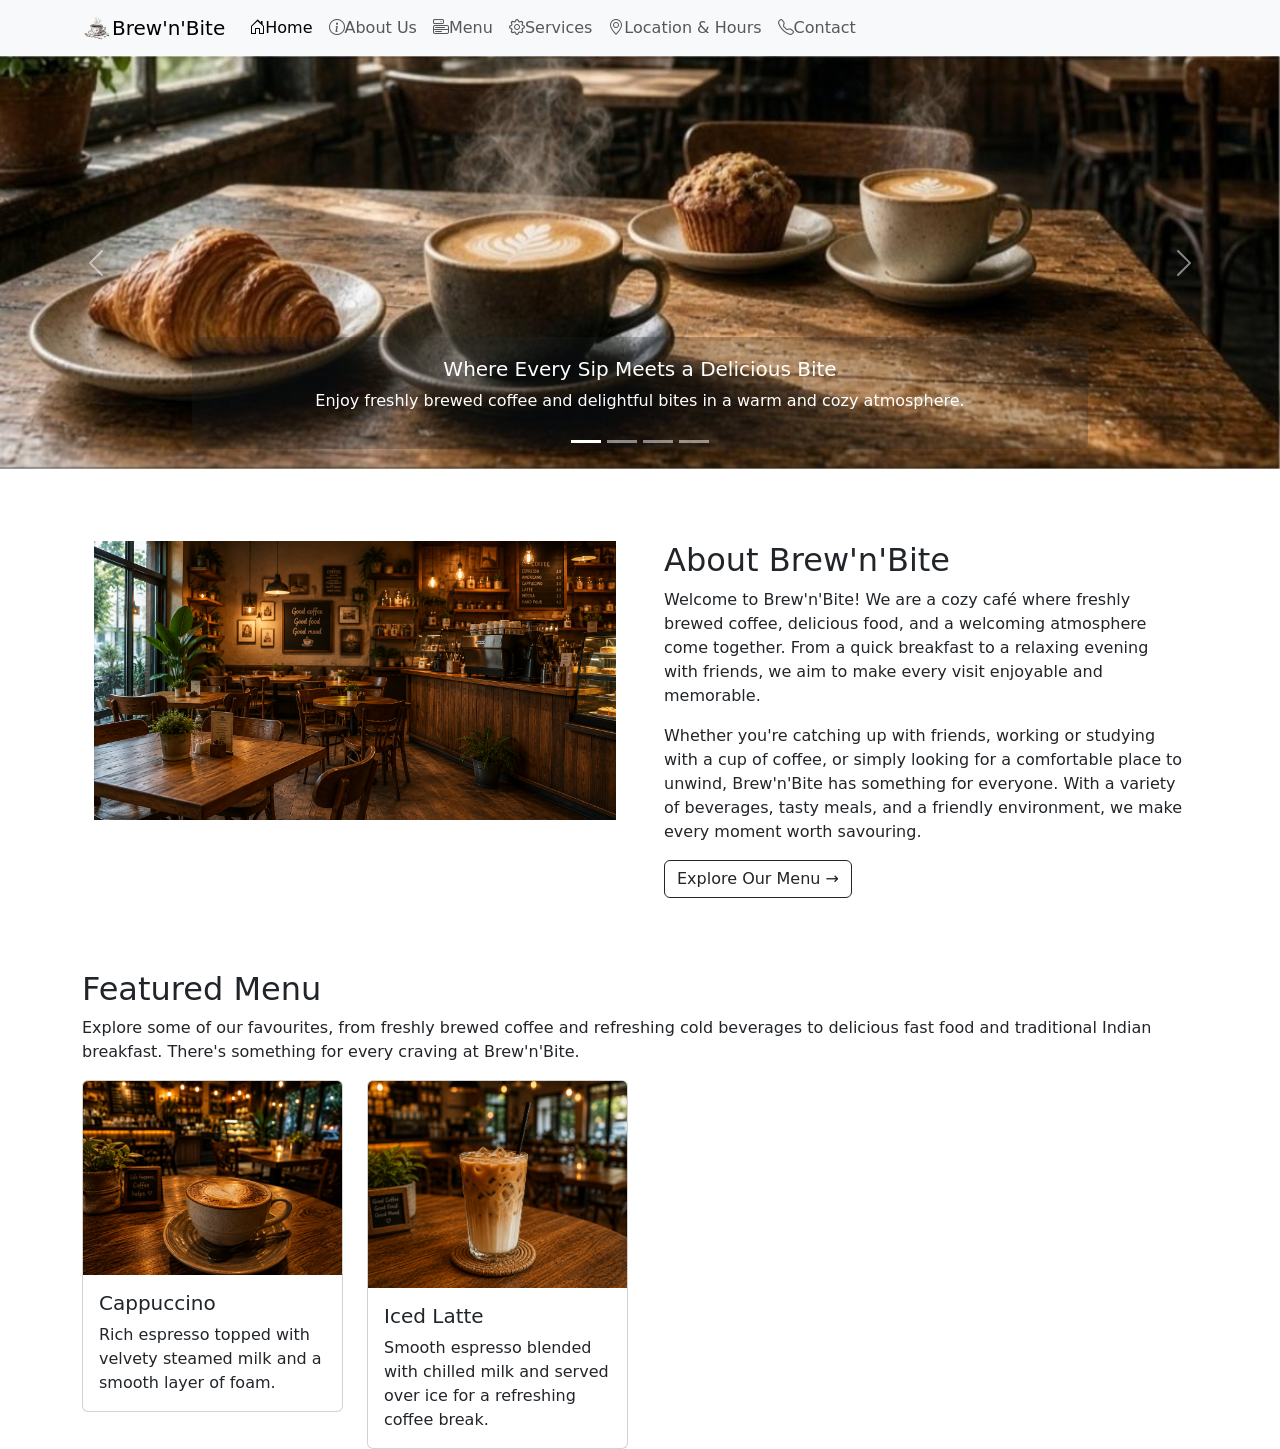
==== index.html @ 86b15332 "Bootstrap" ====
<!doctype html>
<html lang="en">

<head>
  <meta charset="utf-8">
  <meta name="viewport" content="width=device-width, initial-scale=1">
  <title>Bootstrap demo</title>
  <link href="https://cdn.jsdelivr.net/npm/bootstrap@5.3.8/dist/css/bootstrap.min.css" rel="stylesheet"
    integrity="sha384-sRIl4kxILFvY47J16cr9ZwB07vP4J8+LH7qKQnuqkuIAvNWLzeN8tE5YBujZqJLB" crossorigin="anonymous">
  <link rel="stylesheet" href="https://cdn.jsdelivr.net/npm/bootstrap-icons@1.13.1/font/bootstrap-icons.min.css">
</head>

<body>
  <!-- Header Start Here -->
  <header>
    <nav class="navbar navbar-expand-lg bg-body-tertiary">
      <div class="container">
        <a class="navbar-brand" href="index.html">
          <img src="images/cafe.png" alt="Logo" width="30" height="24"
            class="d-inline-block align-text-top">Brew'n'Bite</a>
        <button class="navbar-toggler" type="button" data-bs-toggle="collapse" data-bs-target="#navbarSupportedContent"
          aria-controls="navbarSupportedContent" aria-expanded="false" aria-label="Toggle navigation">
          <span class="navbar-toggler-icon"></span>
        </button>
        <div class="collapse navbar-collapse" id="navbarSupportedContent">
          <ul class="navbar-nav me-auto mb-2 mb-lg-0">
            <li class="nav-item">
              <a class="nav-link active" aria-current="page" href="index.html"><i class="bi bi-house-door"></i>Home</a>
            </li>
            <li class="nav-item">
              <a class="nav-link" href="about.html"><i class="bi bi-info-circle"></i>About Us</a>
            </li>
            <li class="nav-item">
              <a class="nav-link" href="menu.html"><i class="bi bi-menu-button"></i>Menu</a>
            </li>
            <li class="nav-item">
              <a class="nav-link" href="services.html"><i class="bi bi-gear"></i>Services</a>
            </li>
            <li class="nav-item">
              <a class="nav-link" href="location_hours.html"><i class="bi bi-geo-alt"></i>Location & Hours</a>
            </li>
            <li class="nav-item">
              <a class="nav-link" href="contact.html"><i class="bi bi-telephone"></i>Contact</a>
            </li>
          </ul>
        </div>
      </div>
    </nav>
  </header>
  <!-- Header End Here -->
  <main>
    <!-- Carousel section starts here -->
    <section>
      <!-- carousel-fade and data-bs-ride="carousel" -->
      <div id="carouselExampleIndicators" class="carousel slide carousel-fade" data-bs-ride="carousel">
        <div class="carousel-indicators">
          <button type="button" data-bs-target="#carouselExampleIndicators" data-bs-slide-to="0" class="active"
            aria-current="true" aria-label="Slide 1"></button>
          <button type="button" data-bs-target="#carouselExampleIndicators" data-bs-slide-to="1"
            aria-label="Slide 2"></button>
          <button type="button" data-bs-target="#carouselExampleIndicators" data-bs-slide-to="2"
            aria-label="Slide 3"></button>
          <button type="button" data-bs-target="#carouselExampleIndicators" data-bs-slide-to="3"
            aria-label="Slide 4"></button>
        </div>
        <div class="carousel-inner">
          <div class="carousel-item active" data-bs-interval="3000">
            <img src="images/Cafe 1.jpeg" class="d-block w-100" alt="Coffee and pastries served on a wooden cafe table">
            <div class="carousel-caption bg-dark bg-opacity-25 text-white d-block rounded-3">
              <h5>Where Every Sip Meets a Delicious Bite</h5>
              <p class="d-none d-sm-block">Enjoy freshly brewed coffee and delightful bites in a warm and cozy
                atmosphere.</p>
            </div>
          </div>
          <div class="carousel-item" data-bs-interval="3000">
            <img src="images/Breakfast.png" class="d-block w-100"
              alt="Masala Dosa, Idli Chutney,Poha and Hot Tea served on wooden cafe table">
            <div class="carousel-caption bg-dark bg-opacity-25 text-white d-block rounded-3">
              <h5>Start Your Day the Desi Way</h5>
              <p class="d-none d-sm-block">Enjoy delicious Indian breakfast favourites prepared fresh to give your
                morning a flavorful start.</p>
            </div>
          </div>
          <div class="carousel-item" data-bs-interval="3000">
            <img src="images/pasta.jpeg" class="d-block w-100" alt="Hot Spicy Pasta served on wooden cafe table">
            <div class="carousel-caption bg-dark bg-opacity-25 text-white d-block rounded-3">
              <h5>Fresh Food, Made for Every Craving</h5>
              <p class="d-none d-sm-block">From comforting meals to quick bites, discover delicious food made to satisfy
                every appetite.</p>
            </div>
          </div>
          <div class="carousel-item" data-bs-interval="3000">
            <img src="images/Cafe Interior.png" class="d-block w-100" alt="Warm and Cozy Cafe Interior">
            <div class="carousel-caption bg-dark bg-opacity-25 text-white d-block rounded-3">
              <h5>Your Space to Relax, Work & Connect</h5>
              <p class="d-none d-sm-block">A cozy, Wi-Fi-friendly space where you can study, work, meet friends, or
                simply enjoy your coffee.</p>
            </div>
          </div>
        </div>
        <button class="carousel-control-prev" type="button" data-bs-target="#carouselExampleIndicators"
          data-bs-slide="prev">
          <span class="carousel-control-prev-icon" aria-hidden="true"></span>
          <span class="visually-hidden">Previous</span>
        </button>
        <button class="carousel-control-next" type="button" data-bs-target="#carouselExampleIndicators"
          data-bs-slide="next">
          <span class="carousel-control-next-icon" aria-hidden="true"></span>
          <span class="visually-hidden">Next</span>
        </button>
      </div>
    </section>
    <!-- Carousel section ends here -->
    <!--About section starts here -->
    <section class="mt-5">
      <div class="container">
        <div class="row">
          <div class="col-md-6 p-4">
            <img src="images/Cafe Interior 2.png" alt="A warm and aesthetic Cafe" class="img-fluid">
          </div>
          <div class="col-md-6 p-4">
            <h2>About Brew'n'Bite</h2>
            <p>Welcome to Brew'n'Bite! We are a cozy café where freshly brewed coffee, delicious food, and a welcoming
              atmosphere come together. From a quick breakfast to a relaxing evening with friends, we aim to make every
              visit enjoyable and memorable.</p>
            <p>Whether you're catching up with friends, working or studying with a cup of coffee, or simply looking for
              a comfortable place to unwind, Brew'n'Bite has something for everyone. With a variety of beverages, tasty
              meals, and a friendly environment, we make every moment worth savouring.</p>
            <a href="menu.html">
              <button class="btn btn-outline-dark">Explore Our Menu →</button>
            </a>
          </div>
        </div>
      </div>
    </section>
    <!--About section ends here -->
    <!-- Card and Menu Section starts here -->
    <section class="mt-5">
      <div class="container">
        <h2>Featured Menu</h2>
        <p>Explore some of our favourites, from freshly brewed coffee and refreshing cold beverages to delicious fast
          food and traditional Indian breakfast. There's something for every craving at Brew'n'Bite.</p>
        <div class="row">
          <div class="col-md-3">
            <div class="card"> <!-- bg-dark text-white -->
              <img src="/images/Cappucino.png" class="card-img-top" alt="A hot Cappuccino served right on the wooden table. ">
              <div class="card-body">
                <h5 class="card-title">Cappuccino</h5>
                <p class="card-text">Rich espresso topped with velvety steamed milk and a smooth layer of foam.</p>
                <!-- <button type="button" class="btn btn-primary" data-bs-toggle="modal" data-bs-target="#hockey">
                  Read More..
                </button> -->

              </div>
            </div>
          </div>

          <div class="col-md-3">
            <div class="card">
              <img src="/images/Iced Latte.png" class="card-img-top" alt="Iced Latte served to make you feel refreshed.">
              <div class="card-body">
                <h5 class="card-title">Iced Latte</h5>
                <p class="card-text">Smooth espresso blended with chilled milk and served over ice for a refreshing coffee break.</p>
                <!-- <button type="button" class="btn btn-primary" data-bs-toggle="modal" data-bs-target="#rahul">
                  Read More..
                </button> -->


              </div>
            </div>
          </div>

          <!-- <div class="col-md-3">
            <div class="card">
              <img src="/images/Hockey.webp" class="card-img-top" alt="...">
              <div class="card-body">
                <h5 class="card-title">Hockey</h5>
                <p class="card-text">Some quick example text to build on the card title and make up the bulk of the
                  card’s content.</p>

              </div>
            </div>
          </div> -->

          <!-- <div class="col-md-3">
            <div class="card">
              <img src="/images/Hockey.webp" class="card-img-top" alt="...">
              <div class="card-body">
                <h5 class="card-title">Hockey</h5>
                <p class="card-text">Some quick example text to build on the card title and make up the bulk of the
                  card’s content.</p>

              </div>
            </div>
          </div> -->
        </div>
      </div>
    </section>


    <!-- modal hockey start -->
    <!-- Modal -->
    <div class="modal fade" id="hockey" tabindex="-1" aria-labelledby="exampleModalLabel" aria-hidden="true">
      <div class="modal-dialog modal-xl">
        <div class="modal-content">
          <div class="modal-header">
            <h1 class="modal-title fs-5" id="exampleModalLabel">Hokey</h1>
            <button type="button" class="btn-close" data-bs-dismiss="modal" aria-label="Close"></button>
          </div>
          <div class="modal-body">
            <!-- slider section starts here -->
            <section>
              <div id="carouselExampleIndicators" class="carousel slide carousel-fade" data-bs-ride="carousel">
                <div class="carousel-indicators">
                  <button type="button" data-bs-target="#carouselExampleIndicators" data-bs-slide-to="0" class="active"
                    aria-current="true" aria-label="Slide 1"></button>
                  <button type="button" data-bs-target="#carouselExampleIndicators" data-bs-slide-to="1"
                    aria-label="Slide 2"></button>
                  <button type="button" data-bs-target="#carouselExampleIndicators" data-bs-slide-to="2"
                    aria-label="Slide 3"></button>
                  <button type="button" data-bs-target="#carouselExampleIndicators" data-bs-slide-to="3"
                    aria-label="Slide 4"></button>
                </div>
                <div class="carousel-inner">
                  <div class="carousel-item active" data-bs-interval="3000">
                    <img src="images/cafe 1.jpg" class="d-block w-100" alt="...">
                  </div>
                  <div class="carousel-item" data-bs-interval="3000">
                    <img src="images/Untitled - 08 August 2026 at 23.52.05.jpeg" class="d-block w-100" alt="...">
                  </div>
                  <div class="carousel-item" data-bs-interval="3000">
                    <img src="images/cafe 2.png" class="d-block w-100" alt="...">
                  </div>
                  <div class="carousel-item " data-bs-interval="3000">
                    <img src="images/cafe 3.jpeg" class="d-block w-100" alt="...">
                  </div>
                </div>
                <button class="carousel-control-prev" type="button" data-bs-target="#carouselExampleIndicators"
                  data-bs-slide="prev">
                  <span class="carousel-control-prev-icon" aria-hidden="true"></span>
                  <span class="visually-hidden">Previous</span>
                </button>
                <button class="carousel-control-next" type="button" data-bs-target="#carouselExampleIndicators"
                  data-bs-slide="next">
                  <span class="carousel-control-next-icon" aria-hidden="true"></span>
                  <span class="visually-hidden">Next</span>
                </button>
              </div>
            </section>
            <div class="container">
              <div class="row">
                <div class="col-md-6">
                  <img src="images/cafe 1.jpg" class="img-fluid" />
                </div>
                <div class="col-md-6">
                  <h2>Hockey</h2>
                  <p>Lorem ipsum dolor sit amet consectetur adipisicing elit. Molestiae incidunt doloribus consequuntur
                    itaque amet, excepturi laudantium magnam, aspernatur, quam sit optio illo officia? Repellat iste
                    eveniet neque praesentium non maxime?</p>
                  <p>Lorem ipsum dolor sit amet consectetur adipisicing elit. Molestiae incidunt doloribus consequuntur
                    itaque amet, excepturi laudantium magnam, aspernatur, quam sit optio illo officia? Repellat iste
                    eveniet neque praesentium non maxime?</p>
                </div>
              </div>
            </div>
          </div>
          <div class="modal-footer">
            <button type="button" class="btn btn-secondary" data-bs-dismiss="modal">Close</button>
            <button type="button" class="btn btn-primary">Save changes</button>
          </div>
        </div>
      </div>
    </div>

    <!-- Rahul modal start -->
    <div class="modal fade" id="rahul" tabindex="-1" aria-labelledby="exampleModalLabel" aria-hidden="true">
      <div class="modal-dialog modal-xl">
        <div class="modal-content">
          <div class="modal-header">
            <h1 class="modal-title fs-5" id="exampleModalLabel">Rahul</h1>
            <button type="button" class="btn-close" data-bs-dismiss="modal" aria-label="Close"></button>
          </div>
          <div class="modal-body">
            <div class="container">
              <div class="row">
                <div class="col-md-6">
                  <img src="images/309-1200x500.jpg" class="img-fluid" />
                </div>
                <div class="col-md-6">
                  <h2>Rahul</h2>
                  <p>Lorem ipsum dolor sit amet consectetur adipisicing elit. Molestiae incidunt doloribus consequuntur
                    itaque amet, excepturi laudantium magnam, aspernatur, quam sit optio illo officia? Repellat iste
                    eveniet neque praesentium non maxime?</p>
                  <p>Lorem ipsum dolor sit amet consectetur adipisicing elit. Molestiae incidunt doloribus consequuntur
                    itaque amet, excepturi laudantium magnam, aspernatur, quam sit optio illo officia? Repellat iste
                    eveniet neque praesentium non maxime?</p>
                </div>
              </div>
            </div>
          </div>
          <div class="modal-footer">
            <button type="button" class="btn btn-secondary" data-bs-dismiss="modal">Close</button>
            <button type="button" class="btn btn-primary">Save changes</button>
          </div>
        </div>
      </div>
    </div>

  </main>

  <script src="https://cdn.jsdelivr.net/npm/bootstrap@5.3.8/dist/js/bootstrap.bundle.min.js"
    integrity="sha384-FKyoEForCGlyvwx9Hj09JcYn3nv7wiPVlz7YYwJrWVcXK/BmnVDxM+D2scQbITxI"
    crossorigin="anonymous"></script>
</body>

</html>
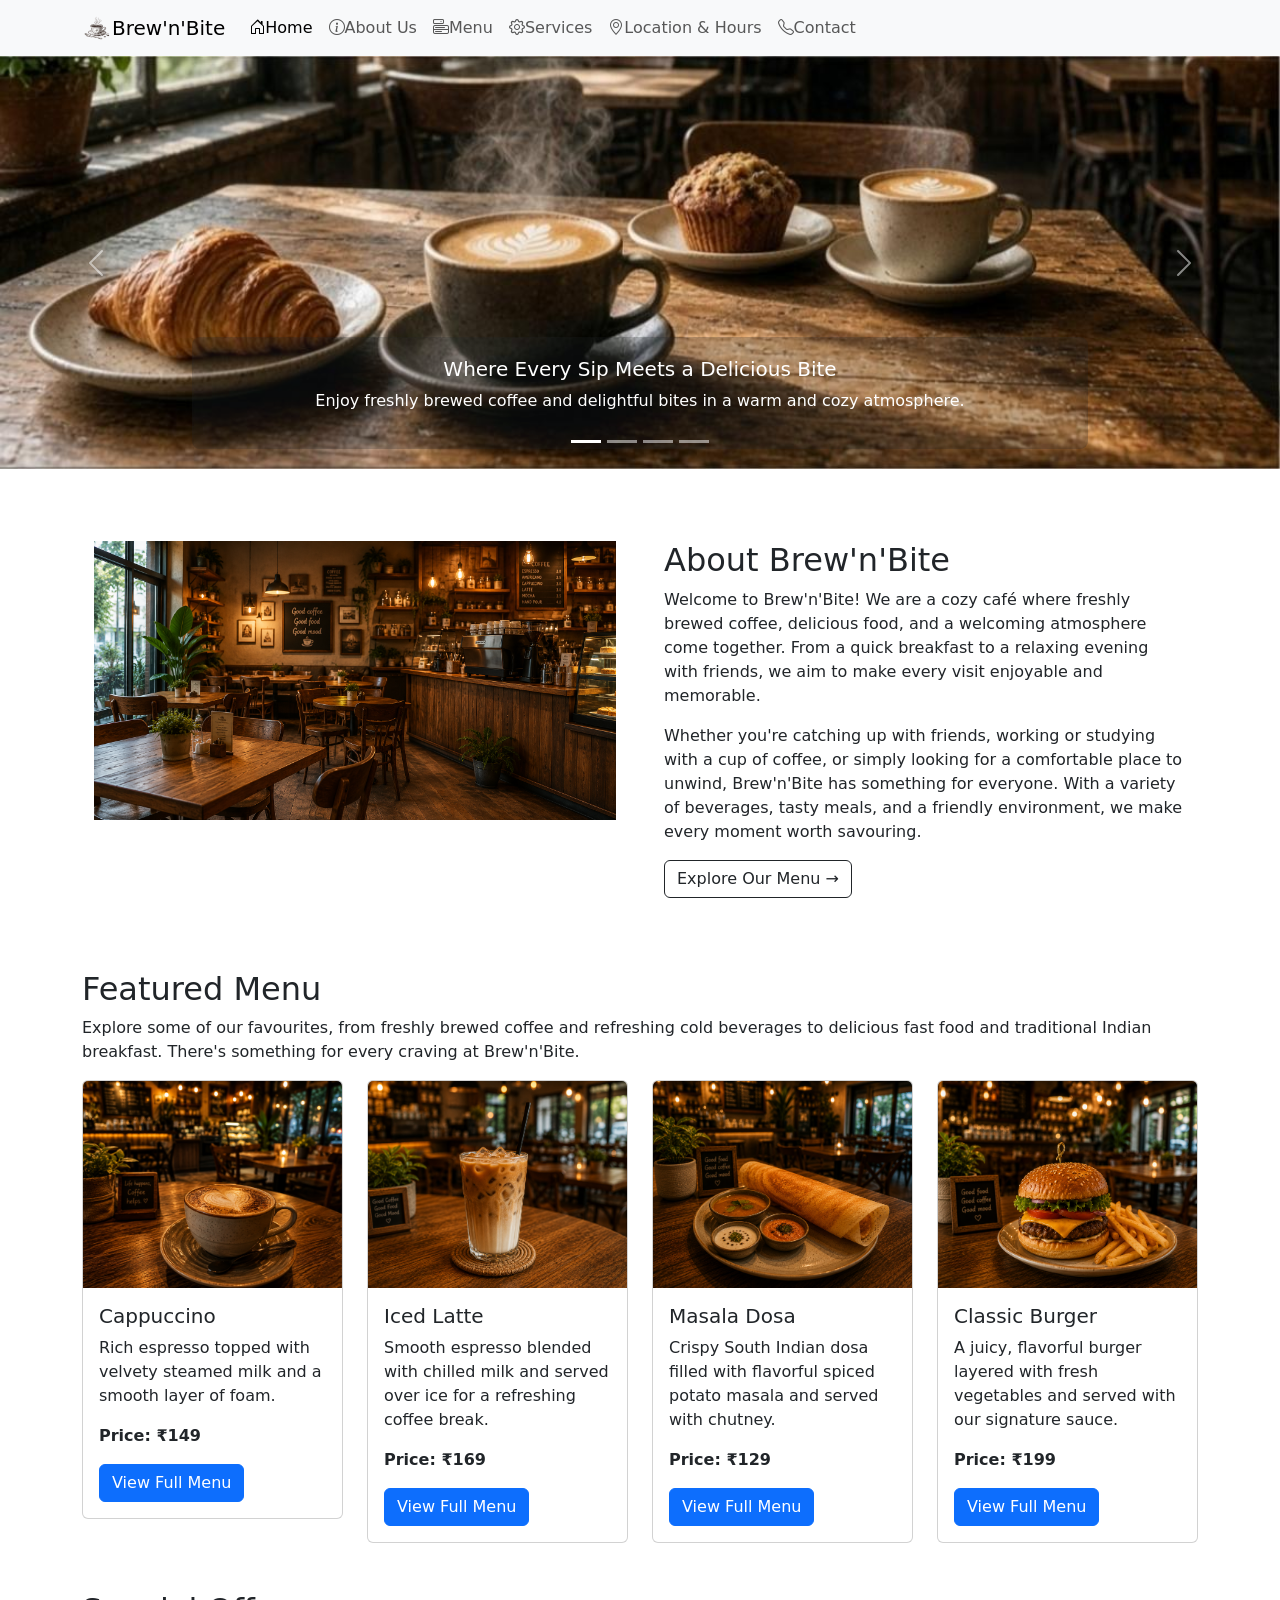
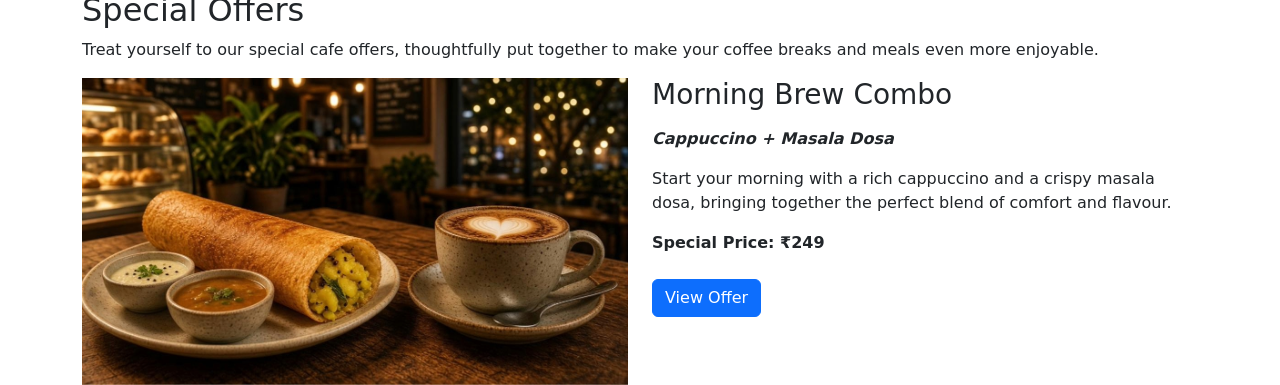
==== commit 3ec31b13: "Bootstrap" ====
--- a/index.html
+++ b/index.html
@@ -140,59 +140,93 @@
         <h2>Featured Menu</h2>
         <p>Explore some of our favourites, from freshly brewed coffee and refreshing cold beverages to delicious fast
           food and traditional Indian breakfast. There's something for every craving at Brew'n'Bite.</p>
-        <div class="row">
-          <div class="col-md-3">
+        <div class="row gy-2">
+          <div class="col-12 col-md-6 col-lg-3">
             <div class="card"> <!-- bg-dark text-white -->
-              <img src="/images/Cappucino.png" class="card-img-top" alt="A hot Cappuccino served right on the wooden table. ">
+              <img src="/images/Cappuccino.png" class="card-img-top"
+                alt="A hot cappuccino served on a wooden table in a cozy cafe">
               <div class="card-body">
                 <h5 class="card-title">Cappuccino</h5>
                 <p class="card-text">Rich espresso topped with velvety steamed milk and a smooth layer of foam.</p>
-                <!-- <button type="button" class="btn btn-primary" data-bs-toggle="modal" data-bs-target="#hockey">
-                  Read More..
-                </button> -->
-
-              </div>
-            </div>
-          </div>
-
-          <div class="col-md-3">
+                <p class="card-text"><strong>Price: ₹149</strong></p>
+                <a class="btn btn-primary" href="menu.html">View Full Menu</a>
+
+              </div>
+            </div>
+          </div>
+
+          <div class="col-12 col-md-6 col-lg-3">
             <div class="card">
-              <img src="/images/Iced Latte.png" class="card-img-top" alt="Iced Latte served to make you feel refreshed.">
+              <img src="/images/Iced Latte.png" class="card-img-top"
+                alt="A chilled iced latte served in a glass at a cozy cafe">
               <div class="card-body">
                 <h5 class="card-title">Iced Latte</h5>
-                <p class="card-text">Smooth espresso blended with chilled milk and served over ice for a refreshing coffee break.</p>
-                <!-- <button type="button" class="btn btn-primary" data-bs-toggle="modal" data-bs-target="#rahul">
-                  Read More..
-                </button> -->
-
-
-              </div>
-            </div>
-          </div>
-
-          <!-- <div class="col-md-3">
+                <p class="card-text">Smooth espresso blended with chilled milk and served over ice for a refreshing
+                  coffee break.</p>
+                <p class="card-text"><strong>Price: ₹169</strong></p>
+                <a class="btn btn-primary" href="menu.html">View Full Menu</a>
+              </div>
+            </div>
+          </div>
+
+          <div class="col-12 col-md-6 col-lg-3">
             <div class="card">
-              <img src="/images/Hockey.webp" class="card-img-top" alt="...">
+              <img src="/images/Masala Dosa.png" class="card-img-top"
+                alt="A crispy masala dosa served with potato filling and chutney">
               <div class="card-body">
-                <h5 class="card-title">Hockey</h5>
-                <p class="card-text">Some quick example text to build on the card title and make up the bulk of the
-                  card’s content.</p>
-
-              </div>
-            </div>
-          </div> -->
-
-          <!-- <div class="col-md-3">
+                <h5 class="card-title">Masala Dosa</h5>
+                <p class="card-text">Crispy South Indian dosa filled with flavorful spiced potato masala and served with
+                  chutney.</p>
+                <p class="card-text"><strong>Price: ₹129</strong></p>
+                <a class="btn btn-primary" href="menu.html">View Full Menu</a>
+              </div>
+            </div>
+          </div>
+
+          <div class="col-12 col-md-6 col-lg-3">
             <div class="card">
-              <img src="/images/Hockey.webp" class="card-img-top" alt="...">
+              <img src="/images/Classic Burger.png" class="card-img-top"
+                alt="A classic burger with fresh vegetables and flavorful sauce">
               <div class="card-body">
-                <h5 class="card-title">Hockey</h5>
-                <p class="card-text">Some quick example text to build on the card title and make up the bulk of the
-                  card’s content.</p>
-
-              </div>
-            </div>
-          </div> -->
+                <h5 class="card-title">Classic Burger</h5>
+                <p class="card-text">A juicy, flavorful burger layered with fresh vegetables and served with our
+                  signature sauce.</p>
+                <p class="card-text"><strong>Price: ₹199</strong></p>
+                <a class="btn btn-primary" href="menu.html">View Full Menu</a>
+              </div>
+            </div>
+          </div>
+        </div>
+      </div>
+    </section>
+    <!-- Card and Menu Section Ends Here -->
+
+    <!-- Special Offers Start Here -->
+    <section class="mt-5">
+      <div class="container">
+        <h2>Special Offers</h2>
+        <p>Treat yourself to our special cafe offers, thoughtfully put together to make your coffee breaks and meals
+          even more enjoyable.</p>
+        <div class="row">
+          <div class="col-12 col-md-6">
+            <img src="images/MasalaDosa+Cappuccino 1.jpg"
+              alt="Cappuccino and masala dosa served together as a breakfast combo" class="img-fluid" />
+          </div>
+          <div class="col-12 col-md-6">
+            <h3 class="pb-2">Morning Brew Combo</h3>
+            
+            <strong class="pb-3"><em>Cappuccino + Masala Dosa</em></strong>
+
+            <p class="pt-3">
+              Start your morning with a rich cappuccino and a crispy masala dosa, bringing together the perfect blend of comfort and flavour.
+            </p>
+
+            <strong class="py-3">Special Price: ₹249</strong>
+
+            <div class="py-2">
+              <a href="menu.html" class="btn btn-primary mt-3">View Offer</a>
+            </div>
+          </div>
         </div>
       </div>
     </section>
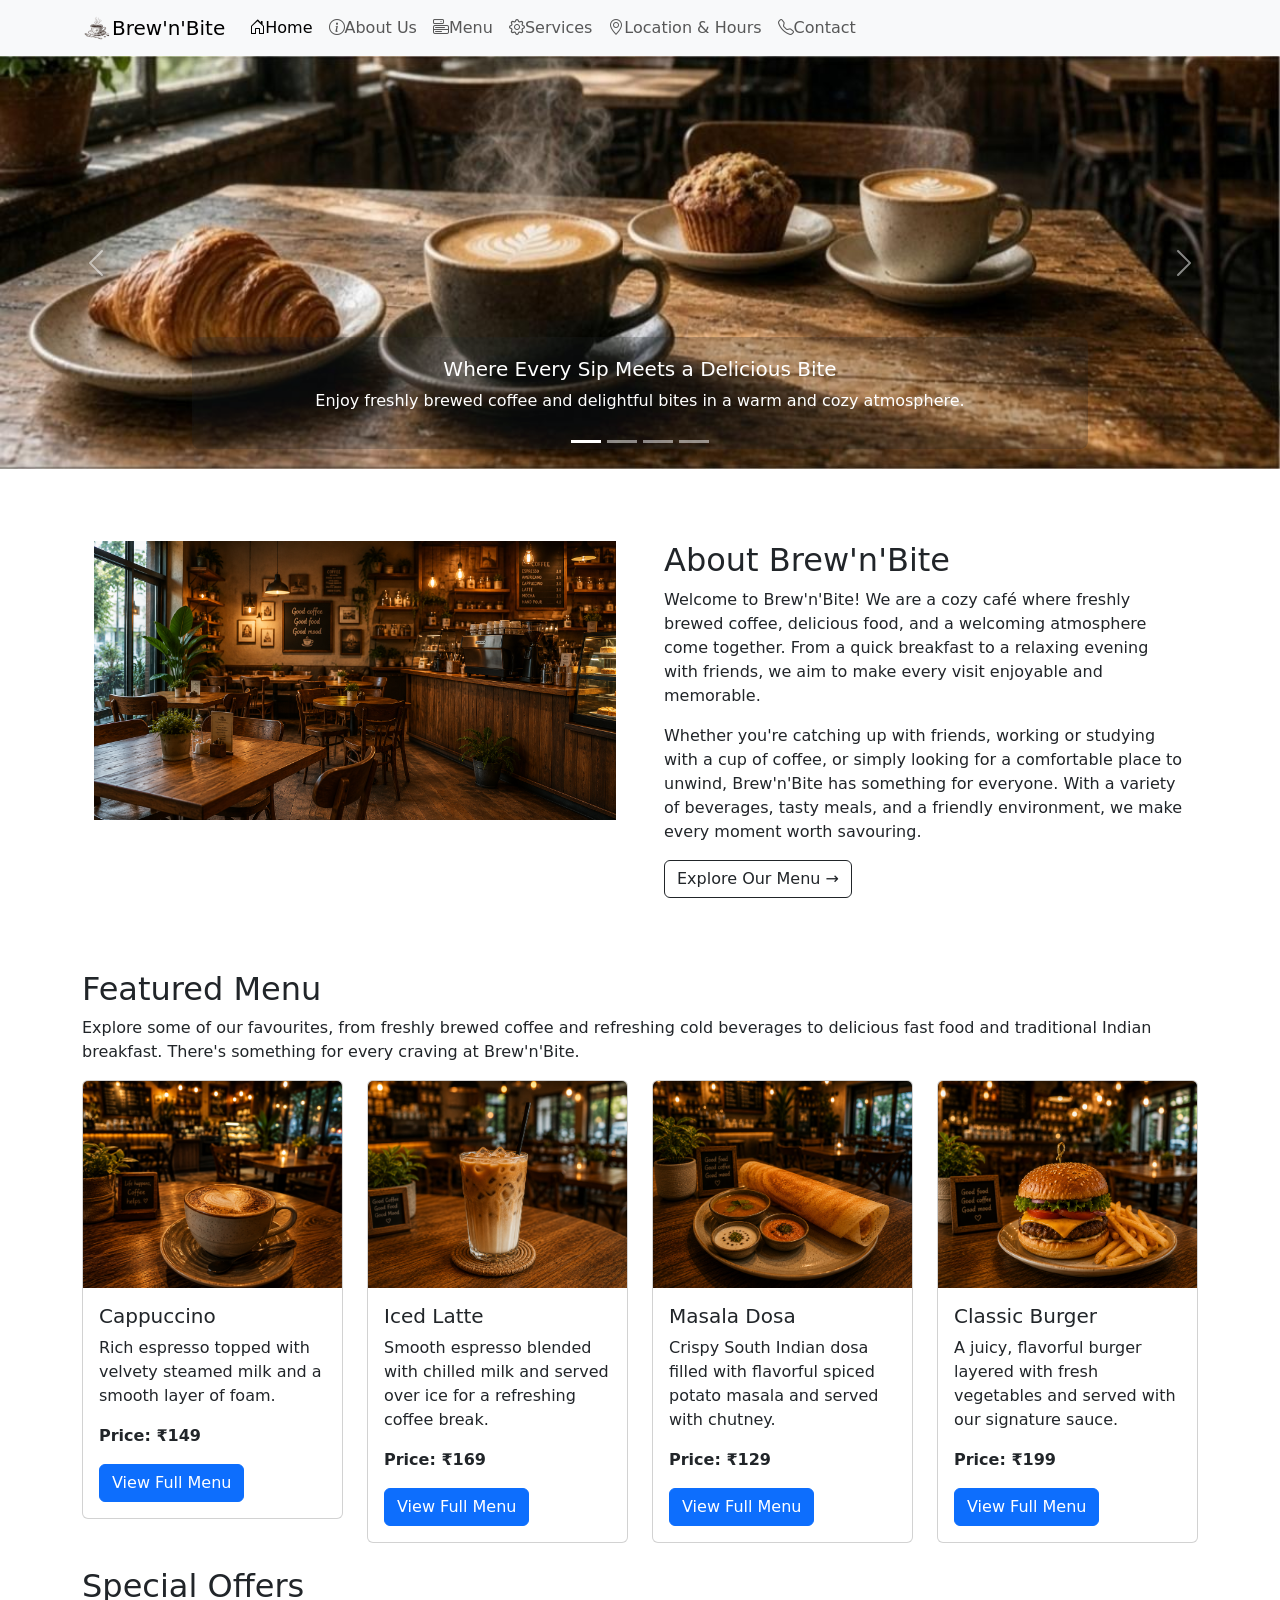
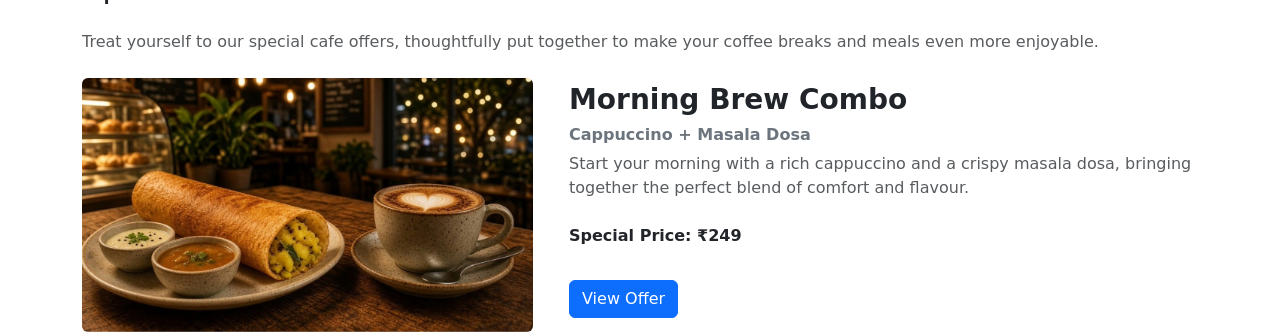
==== commit 8106c821: "Update index.html" ====
--- a/index.html
+++ b/index.html
@@ -202,28 +202,28 @@
     <!-- Card and Menu Section Ends Here -->
 
     <!-- Special Offers Start Here -->
-    <section class="mt-5">
+    <section class="mt-4">
       <div class="container">
-        <h2>Special Offers</h2>
-        <p>Treat yourself to our special cafe offers, thoughtfully put together to make your coffee breaks and meals
+        <h2 class="mb-3 pb-2">Special Offers</h2>
+        <p class="text-muted mb-4">Treat yourself to our special cafe offers, thoughtfully put together to make your coffee breaks and meals
           even more enjoyable.</p>
-        <div class="row">
-          <div class="col-12 col-md-6">
+        <div class="row align-items-center">
+          <div class="col-12 col-md-5 mb-4 mb-md-0">
             <img src="images/MasalaDosa+Cappuccino 1.jpg"
-              alt="Cappuccino and masala dosa served together as a breakfast combo" class="img-fluid" />
-          </div>
-          <div class="col-12 col-md-6">
-            <h3 class="pb-2">Morning Brew Combo</h3>
+              alt="Cappuccino and masala dosa served together as a breakfast combo" class="img-fluid rounded" />
+          </div>
+          <div class="col-12 col-md-7 ps-md-4">
+            <h3 class="fw-bold">Morning Brew Combo</h3>
             
-            <strong class="pb-3"><em>Cappuccino + Masala Dosa</em></strong>
-
-            <p class="pt-3">
+            <!-- <strong class="pb-3"><em>Cappuccino + Masala Dosa</em></strong> -->
+             <h4 class="h6 text-secondary fw-semibold">Cappuccino + Masala Dosa</h4>
+
+            <p class="text-muted">
               Start your morning with a rich cappuccino and a crispy masala dosa, bringing together the perfect blend of comfort and flavour.
             </p>
 
-            <strong class="py-3">Special Price: ₹249</strong>
-
             <div class="py-2">
+            <p class="fw-bold me-3">Special Price: ₹249</p>
               <a href="menu.html" class="btn btn-primary mt-3">View Offer</a>
             </div>
           </div>
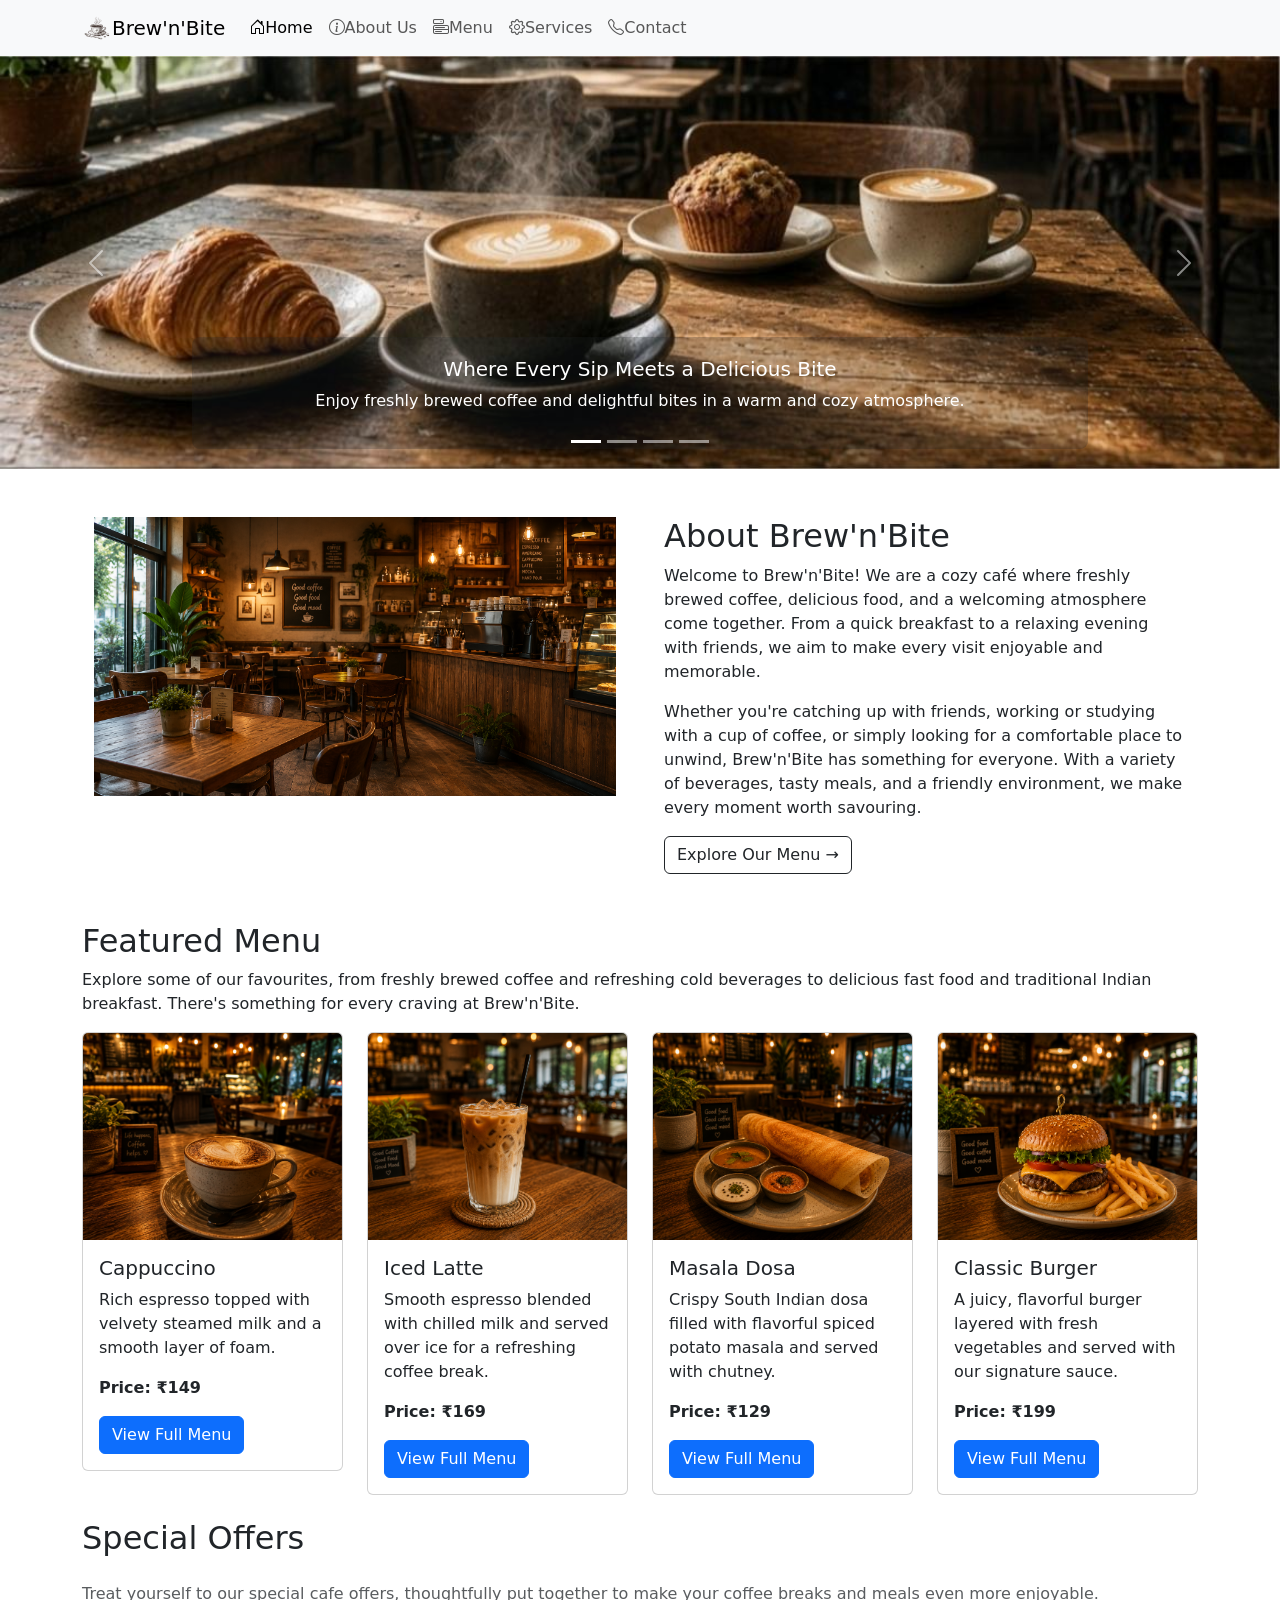
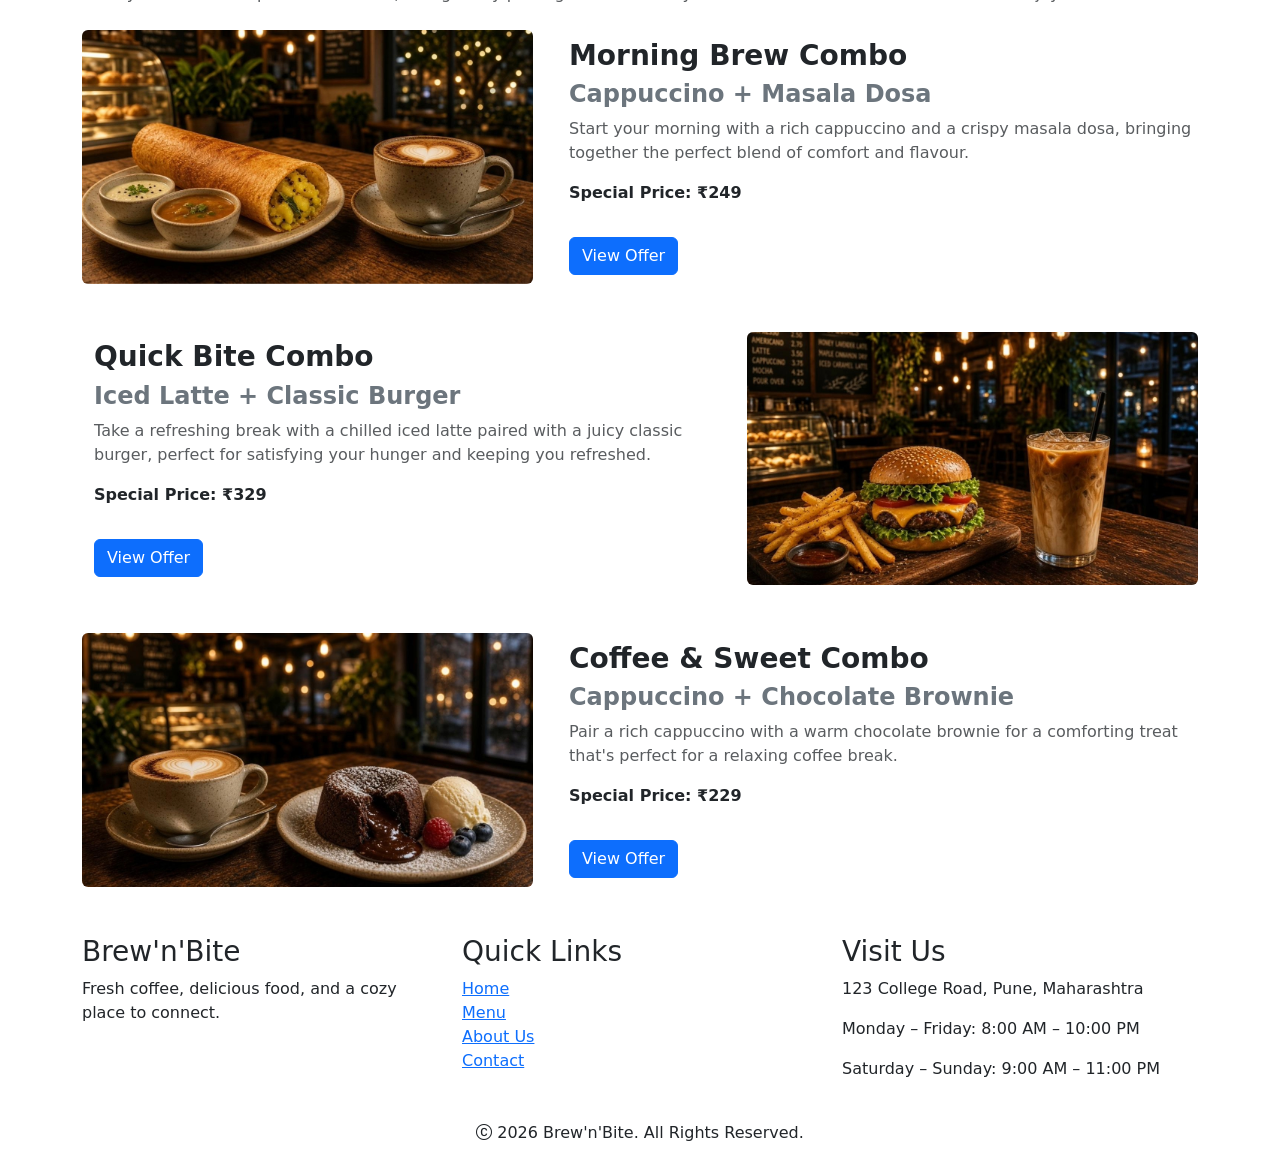
==== commit 8c8545ef: "Project" ====
--- a/index.html
+++ b/index.html
@@ -4,7 +4,7 @@
 <head>
   <meta charset="utf-8">
   <meta name="viewport" content="width=device-width, initial-scale=1">
-  <title>Bootstrap demo</title>
+  <title>Home</title>
   <link href="https://cdn.jsdelivr.net/npm/bootstrap@5.3.8/dist/css/bootstrap.min.css" rel="stylesheet"
     integrity="sha384-sRIl4kxILFvY47J16cr9ZwB07vP4J8+LH7qKQnuqkuIAvNWLzeN8tE5YBujZqJLB" crossorigin="anonymous">
   <link rel="stylesheet" href="https://cdn.jsdelivr.net/npm/bootstrap-icons@1.13.1/font/bootstrap-icons.min.css">
@@ -35,9 +35,6 @@
             </li>
             <li class="nav-item">
               <a class="nav-link" href="services.html"><i class="bi bi-gear"></i>Services</a>
-            </li>
-            <li class="nav-item">
-              <a class="nav-link" href="location_hours.html"><i class="bi bi-geo-alt"></i>Location & Hours</a>
             </li>
             <li class="nav-item">
               <a class="nav-link" href="contact.html"><i class="bi bi-telephone"></i>Contact</a>
@@ -112,7 +109,7 @@
     </section>
     <!-- Carousel section ends here -->
     <!--About section starts here -->
-    <section class="mt-5">
+    <section class="mt-4">
       <div class="container">
         <div class="row">
           <div class="col-md-6 p-4">
@@ -126,24 +123,22 @@
             <p>Whether you're catching up with friends, working or studying with a cup of coffee, or simply looking for
               a comfortable place to unwind, Brew'n'Bite has something for everyone. With a variety of beverages, tasty
               meals, and a friendly environment, we make every moment worth savouring.</p>
-            <a href="menu.html">
-              <button class="btn btn-outline-dark">Explore Our Menu →</button>
-            </a>
+            <a href="menu.html" class="btn btn-outline-dark">Explore Our Menu →</a>
           </div>
         </div>
       </div>
     </section>
     <!--About section ends here -->
-    <!-- Card and Menu Section starts here -->
-    <section class="mt-5">
+    <!-- Featured Menu Section starts here -->
+    <section class="mt-4">
       <div class="container">
         <h2>Featured Menu</h2>
         <p>Explore some of our favourites, from freshly brewed coffee and refreshing cold beverages to delicious fast
           food and traditional Indian breakfast. There's something for every craving at Brew'n'Bite.</p>
-        <div class="row gy-2">
+        <div class="row gy-3">
           <div class="col-12 col-md-6 col-lg-3">
             <div class="card"> <!-- bg-dark text-white -->
-              <img src="/images/Cappuccino.png" class="card-img-top"
+              <img src="images/Cappuccino.png" class="card-img-top"
                 alt="A hot cappuccino served on a wooden table in a cozy cafe">
               <div class="card-body">
                 <h5 class="card-title">Cappuccino</h5>
@@ -205,142 +200,103 @@
     <section class="mt-4">
       <div class="container">
         <h2 class="mb-3 pb-2">Special Offers</h2>
-        <p class="text-muted mb-4">Treat yourself to our special cafe offers, thoughtfully put together to make your coffee breaks and meals
+        <p class="text-muted mb-4">Treat yourself to our special cafe offers, thoughtfully put together to make your
+          coffee breaks and meals
           even more enjoyable.</p>
-        <div class="row align-items-center">
+        <div class="row align-items-center mb-5">
           <div class="col-12 col-md-5 mb-4 mb-md-0">
             <img src="images/MasalaDosa+Cappuccino 1.jpg"
               alt="Cappuccino and masala dosa served together as a breakfast combo" class="img-fluid rounded" />
           </div>
           <div class="col-12 col-md-7 ps-md-4">
             <h3 class="fw-bold">Morning Brew Combo</h3>
-            
+
             <!-- <strong class="pb-3"><em>Cappuccino + Masala Dosa</em></strong> -->
-             <h4 class="h6 text-secondary fw-semibold">Cappuccino + Masala Dosa</h4>
+            <h4 class="text-secondary fw-semibold">Cappuccino + Masala Dosa</h4>
 
             <p class="text-muted">
-              Start your morning with a rich cappuccino and a crispy masala dosa, bringing together the perfect blend of comfort and flavour.
+              Start your morning with a rich cappuccino and a crispy masala dosa, bringing together the perfect blend of
+              comfort and flavour.
             </p>
 
-            <div class="py-2">
-            <p class="fw-bold me-3">Special Price: ₹249</p>
+            <div>
+              <p class="fw-bold">Special Price: ₹249</p>
               <a href="menu.html" class="btn btn-primary mt-3">View Offer</a>
             </div>
           </div>
         </div>
+        <div class="row align-items-center mb-5">
+          <div class="col-12 col-md-7 ps-md-4">
+            <h3 class="fw-bold">Quick Bite Combo</h3>
+
+            <h4 class="text-secondary fw-semibold">Iced Latte + Classic Burger</h4>
+
+            <p class="text-muted">
+              Take a refreshing break with a chilled iced latte paired with a juicy classic burger, perfect for
+              satisfying your hunger and keeping you refreshed.
+            </p>
+
+            <div>
+              <p class="fw-bold">Special Price: ₹329</p>
+              <a href="menu.html" class="btn btn-primary mt-3">View Offer</a>
+            </div>
+          </div>
+          <div class="col-12 col-md-5 mb-4 mb-md-0">
+            <img src="images/Burger+Latte 1.jpg" alt="Iced latte and classic burger served together as a combo"
+              class="img-fluid rounded" />
+          </div>
+        </div>
+        <div class="row align-items-center mb-5">
+          <div class="col-12 col-md-5 mb-4 mb-md-0">
+            <img src="images/Cappuccino+Brownie 1.jpg"
+              alt="Cappuccino and chocolate brownie served together as a dessert combo" class="img-fluid rounded" />
+          </div>
+          <div class="col-12 col-md-7 ps-md-4">
+            <h3 class="fw-bold">Coffee & Sweet Combo</h3>
+
+            <h4 class="text-secondary fw-semibold">Cappuccino + Chocolate Brownie</h4>
+
+            <p class="text-muted">
+              Pair a rich cappuccino with a warm chocolate brownie for a comforting treat that's perfect for a relaxing
+              coffee break.
+            </p>
+
+            <div>
+              <p class="fw-bold">Special Price: ₹229</p>
+              <a href="menu.html" class="btn btn-primary mt-3">View Offer</a>
+            </div>
+          </div>
+        </div>
       </div>
     </section>
-
-
-    <!-- modal hockey start -->
-    <!-- Modal -->
-    <div class="modal fade" id="hockey" tabindex="-1" aria-labelledby="exampleModalLabel" aria-hidden="true">
-      <div class="modal-dialog modal-xl">
-        <div class="modal-content">
-          <div class="modal-header">
-            <h1 class="modal-title fs-5" id="exampleModalLabel">Hokey</h1>
-            <button type="button" class="btn-close" data-bs-dismiss="modal" aria-label="Close"></button>
-          </div>
-          <div class="modal-body">
-            <!-- slider section starts here -->
-            <section>
-              <div id="carouselExampleIndicators" class="carousel slide carousel-fade" data-bs-ride="carousel">
-                <div class="carousel-indicators">
-                  <button type="button" data-bs-target="#carouselExampleIndicators" data-bs-slide-to="0" class="active"
-                    aria-current="true" aria-label="Slide 1"></button>
-                  <button type="button" data-bs-target="#carouselExampleIndicators" data-bs-slide-to="1"
-                    aria-label="Slide 2"></button>
-                  <button type="button" data-bs-target="#carouselExampleIndicators" data-bs-slide-to="2"
-                    aria-label="Slide 3"></button>
-                  <button type="button" data-bs-target="#carouselExampleIndicators" data-bs-slide-to="3"
-                    aria-label="Slide 4"></button>
-                </div>
-                <div class="carousel-inner">
-                  <div class="carousel-item active" data-bs-interval="3000">
-                    <img src="images/cafe 1.jpg" class="d-block w-100" alt="...">
-                  </div>
-                  <div class="carousel-item" data-bs-interval="3000">
-                    <img src="images/Untitled - 08 August 2026 at 23.52.05.jpeg" class="d-block w-100" alt="...">
-                  </div>
-                  <div class="carousel-item" data-bs-interval="3000">
-                    <img src="images/cafe 2.png" class="d-block w-100" alt="...">
-                  </div>
-                  <div class="carousel-item " data-bs-interval="3000">
-                    <img src="images/cafe 3.jpeg" class="d-block w-100" alt="...">
-                  </div>
-                </div>
-                <button class="carousel-control-prev" type="button" data-bs-target="#carouselExampleIndicators"
-                  data-bs-slide="prev">
-                  <span class="carousel-control-prev-icon" aria-hidden="true"></span>
-                  <span class="visually-hidden">Previous</span>
-                </button>
-                <button class="carousel-control-next" type="button" data-bs-target="#carouselExampleIndicators"
-                  data-bs-slide="next">
-                  <span class="carousel-control-next-icon" aria-hidden="true"></span>
-                  <span class="visually-hidden">Next</span>
-                </button>
-              </div>
-            </section>
-            <div class="container">
-              <div class="row">
-                <div class="col-md-6">
-                  <img src="images/cafe 1.jpg" class="img-fluid" />
-                </div>
-                <div class="col-md-6">
-                  <h2>Hockey</h2>
-                  <p>Lorem ipsum dolor sit amet consectetur adipisicing elit. Molestiae incidunt doloribus consequuntur
-                    itaque amet, excepturi laudantium magnam, aspernatur, quam sit optio illo officia? Repellat iste
-                    eveniet neque praesentium non maxime?</p>
-                  <p>Lorem ipsum dolor sit amet consectetur adipisicing elit. Molestiae incidunt doloribus consequuntur
-                    itaque amet, excepturi laudantium magnam, aspernatur, quam sit optio illo officia? Repellat iste
-                    eveniet neque praesentium non maxime?</p>
-                </div>
-              </div>
-            </div>
-          </div>
-          <div class="modal-footer">
-            <button type="button" class="btn btn-secondary" data-bs-dismiss="modal">Close</button>
-            <button type="button" class="btn btn-primary">Save changes</button>
-          </div>
-        </div>
-      </div>
+    <!-- Special Offers Ends here -->
+  </main>
+  <footer class="mt-4">
+    <div class="container">
+      <div class="row gy-3">
+        <div class="col-12 col-md-4">
+          <h3>Brew'n'Bite</h3>
+          <p>Fresh coffee, delicious food, and a cozy place to connect.</p>
+        </div>
+        <div class="col-12 col-md-4">
+          <h3>Quick Links</h3>
+          <a href="index.html" class="d-block">Home</a>
+          <a href="menu.html" class="d-block">Menu</a>
+          <a href="about.html" class="d-block">About Us</a>
+          <a href="contact.html" class="d-block">Contact</a>
+        </div>
+        <div class="col-12 col-md-4">
+          <h3>Visit Us</h3>
+          <p>123 College Road, Pune, Maharashtra</p>
+          <p>Monday – Friday: 8:00 AM – 10:00 PM</p>
+          <p>Saturday – Sunday: 9:00 AM – 11:00 PM</p>
+        </div>
+      </div>
+      <p class="text-center mt-4">
+        <i class="bi bi-c-circle"></i> 2026 Brew'n'Bite. All Rights Reserved.
+      </p>
     </div>
-
-    <!-- Rahul modal start -->
-    <div class="modal fade" id="rahul" tabindex="-1" aria-labelledby="exampleModalLabel" aria-hidden="true">
-      <div class="modal-dialog modal-xl">
-        <div class="modal-content">
-          <div class="modal-header">
-            <h1 class="modal-title fs-5" id="exampleModalLabel">Rahul</h1>
-            <button type="button" class="btn-close" data-bs-dismiss="modal" aria-label="Close"></button>
-          </div>
-          <div class="modal-body">
-            <div class="container">
-              <div class="row">
-                <div class="col-md-6">
-                  <img src="images/309-1200x500.jpg" class="img-fluid" />
-                </div>
-                <div class="col-md-6">
-                  <h2>Rahul</h2>
-                  <p>Lorem ipsum dolor sit amet consectetur adipisicing elit. Molestiae incidunt doloribus consequuntur
-                    itaque amet, excepturi laudantium magnam, aspernatur, quam sit optio illo officia? Repellat iste
-                    eveniet neque praesentium non maxime?</p>
-                  <p>Lorem ipsum dolor sit amet consectetur adipisicing elit. Molestiae incidunt doloribus consequuntur
-                    itaque amet, excepturi laudantium magnam, aspernatur, quam sit optio illo officia? Repellat iste
-                    eveniet neque praesentium non maxime?</p>
-                </div>
-              </div>
-            </div>
-          </div>
-          <div class="modal-footer">
-            <button type="button" class="btn btn-secondary" data-bs-dismiss="modal">Close</button>
-            <button type="button" class="btn btn-primary">Save changes</button>
-          </div>
-        </div>
-      </div>
-    </div>
-
-  </main>
+  </footer>
 
   <script src="https://cdn.jsdelivr.net/npm/bootstrap@5.3.8/dist/js/bootstrap.bundle.min.js"
     integrity="sha384-FKyoEForCGlyvwx9Hj09JcYn3nv7wiPVlz7YYwJrWVcXK/BmnVDxM+D2scQbITxI"
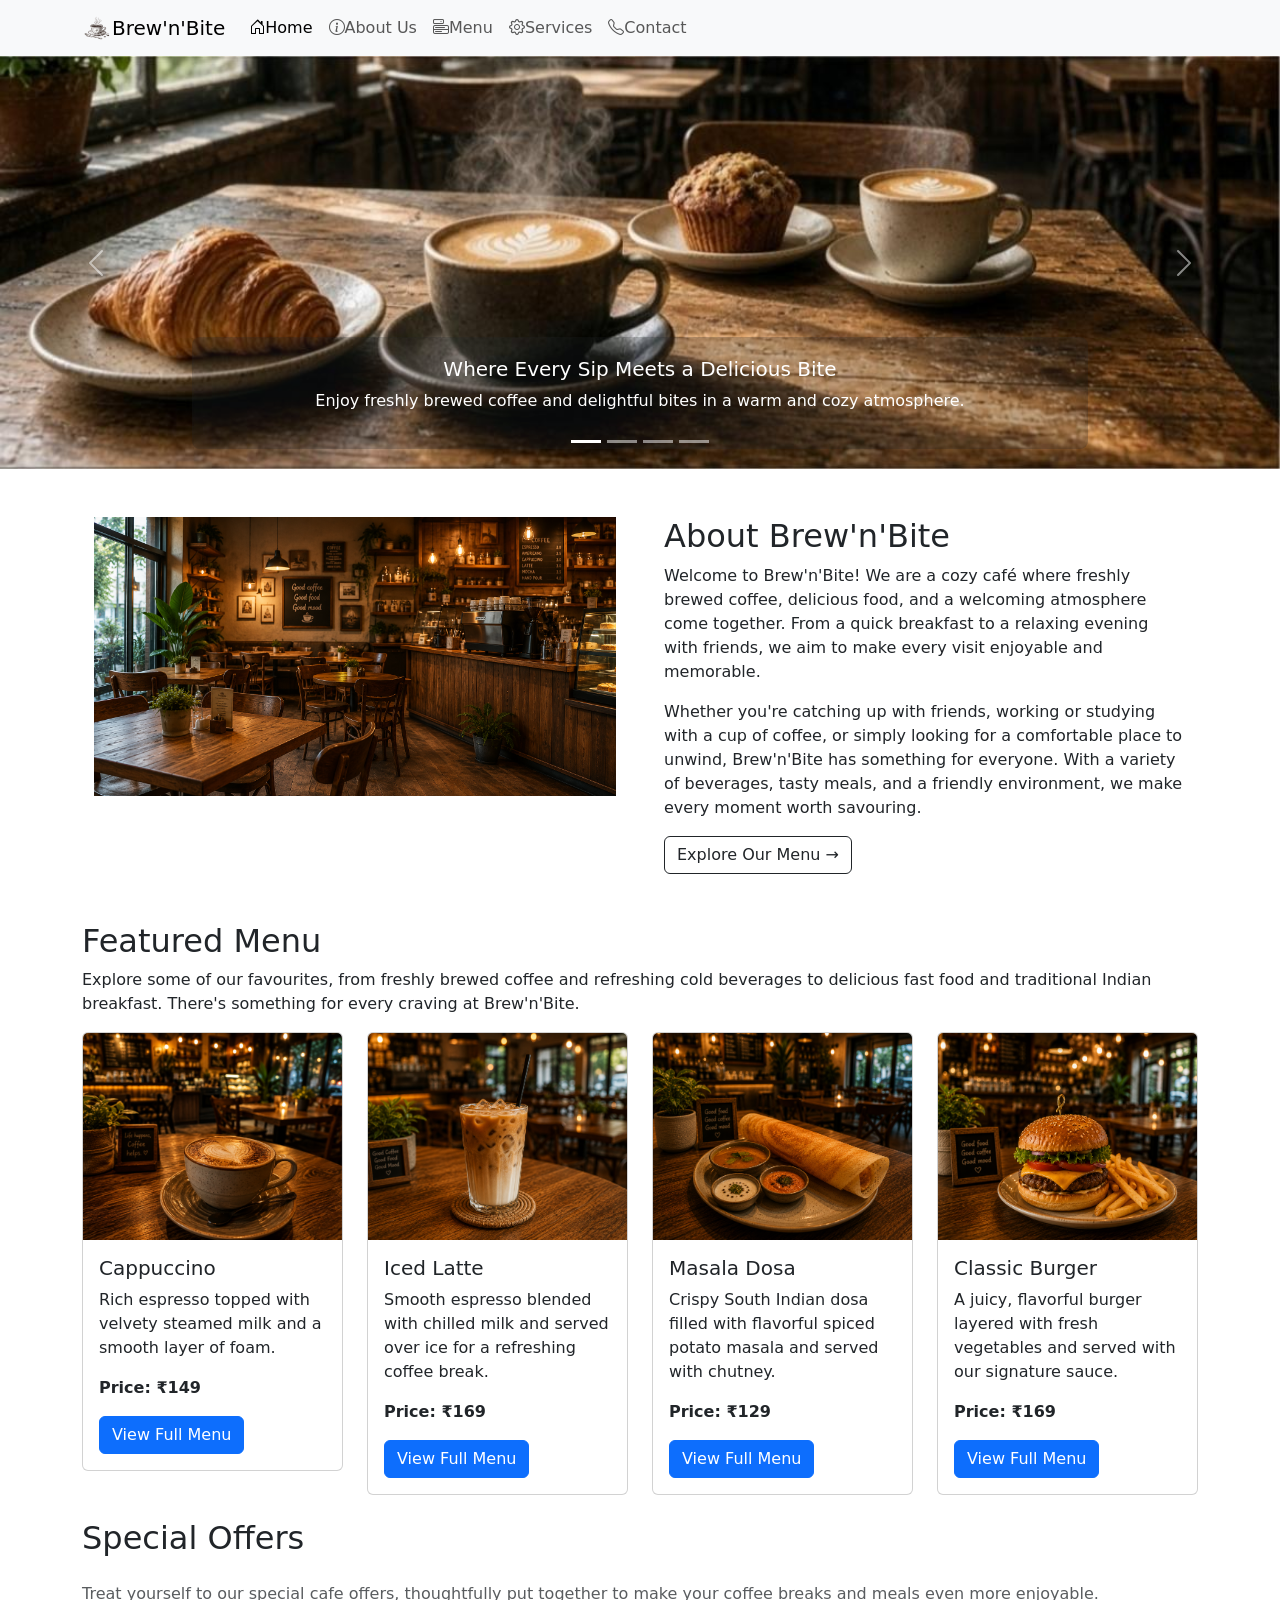
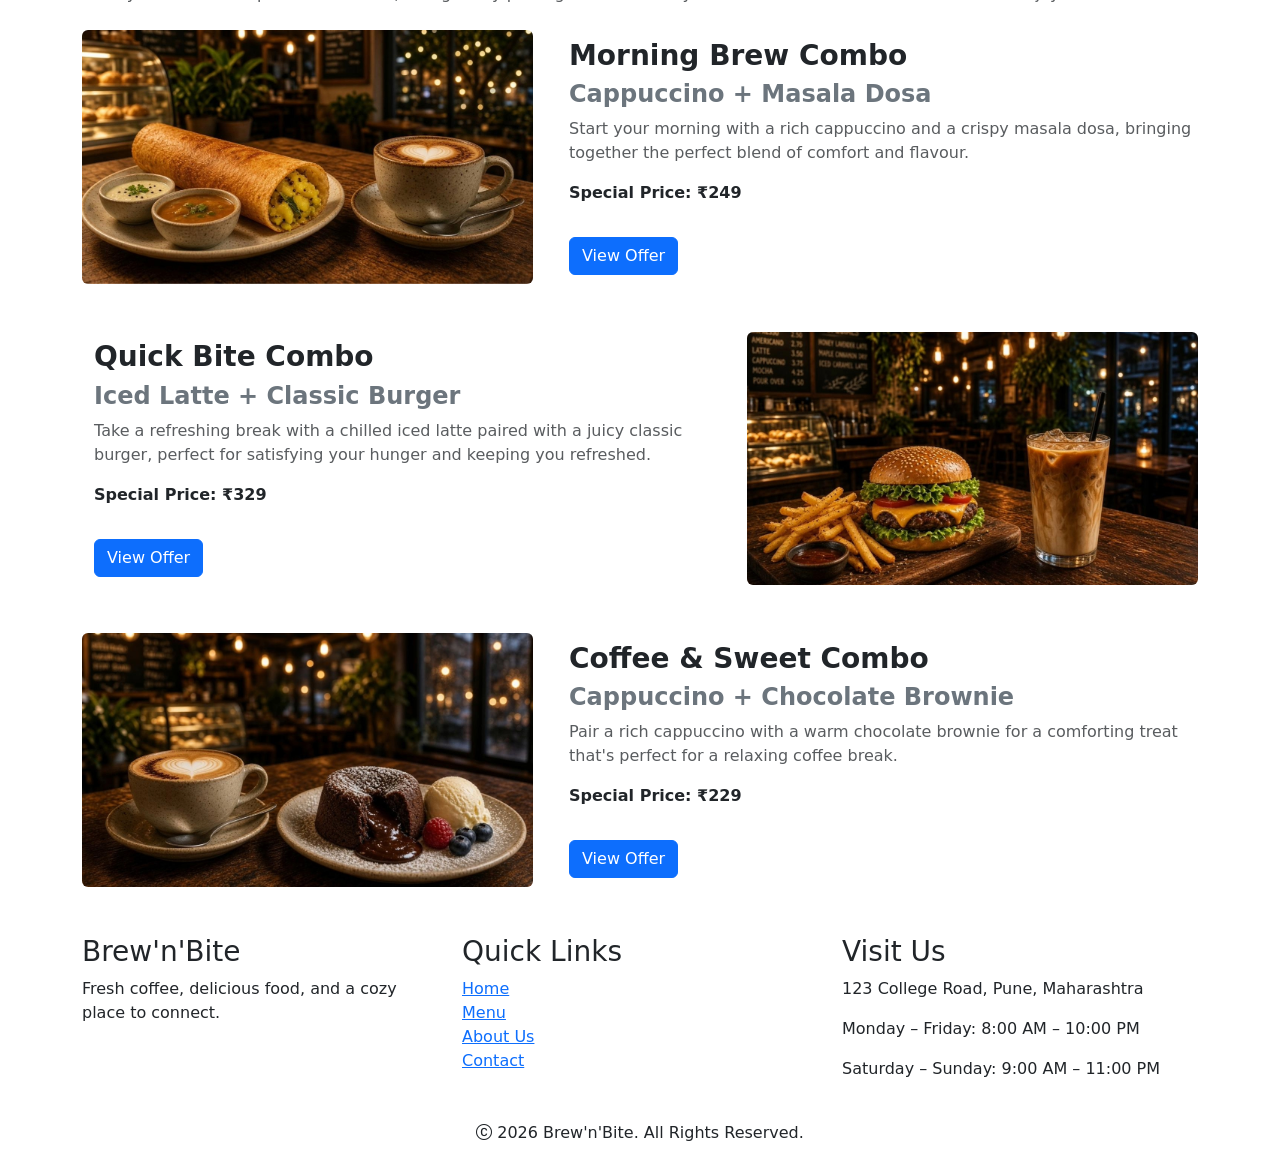
==== commit b6138b34: "Project" ====
--- a/index.html
+++ b/index.html
@@ -186,7 +186,7 @@
                 <h5 class="card-title">Classic Burger</h5>
                 <p class="card-text">A juicy, flavorful burger layered with fresh vegetables and served with our
                   signature sauce.</p>
-                <p class="card-text"><strong>Price: ₹199</strong></p>
+                <p class="card-text"><strong>Price: ₹169</strong></p>
                 <a class="btn btn-primary" href="menu.html">View Full Menu</a>
               </div>
             </div>
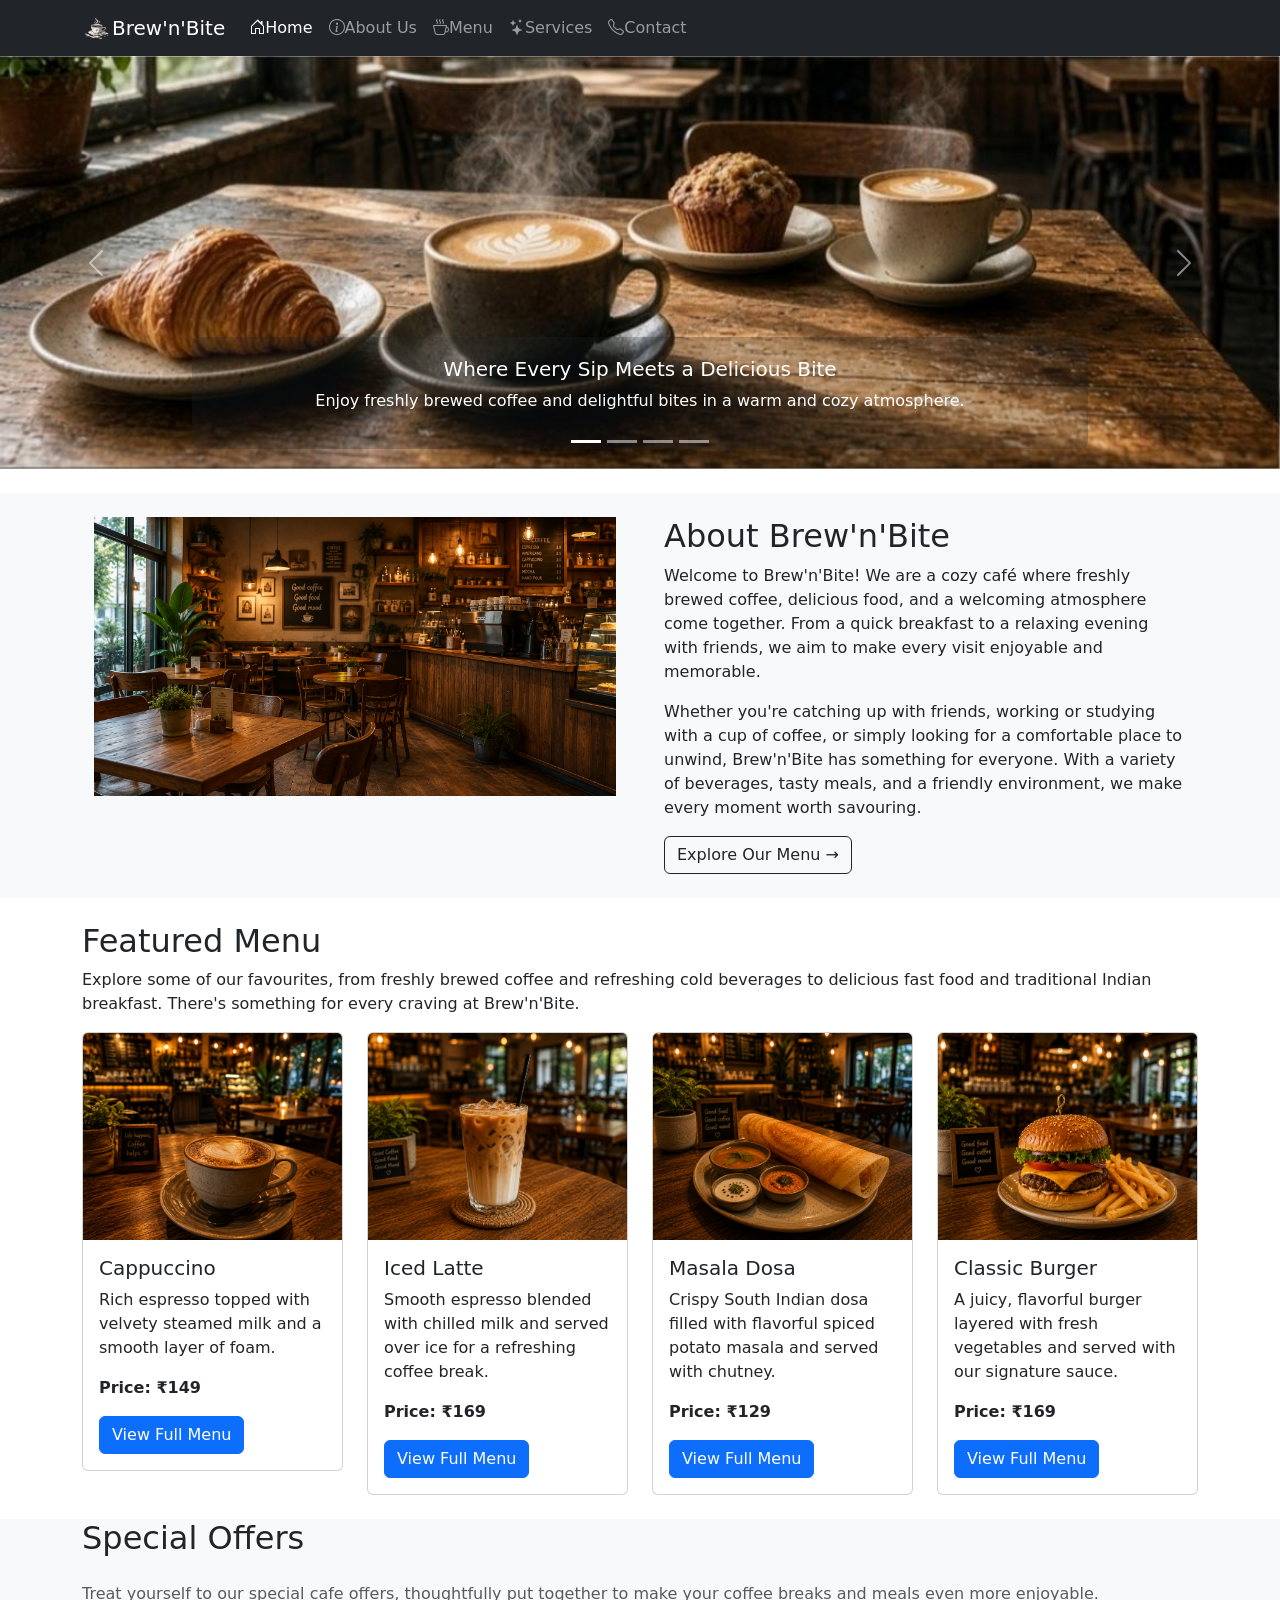
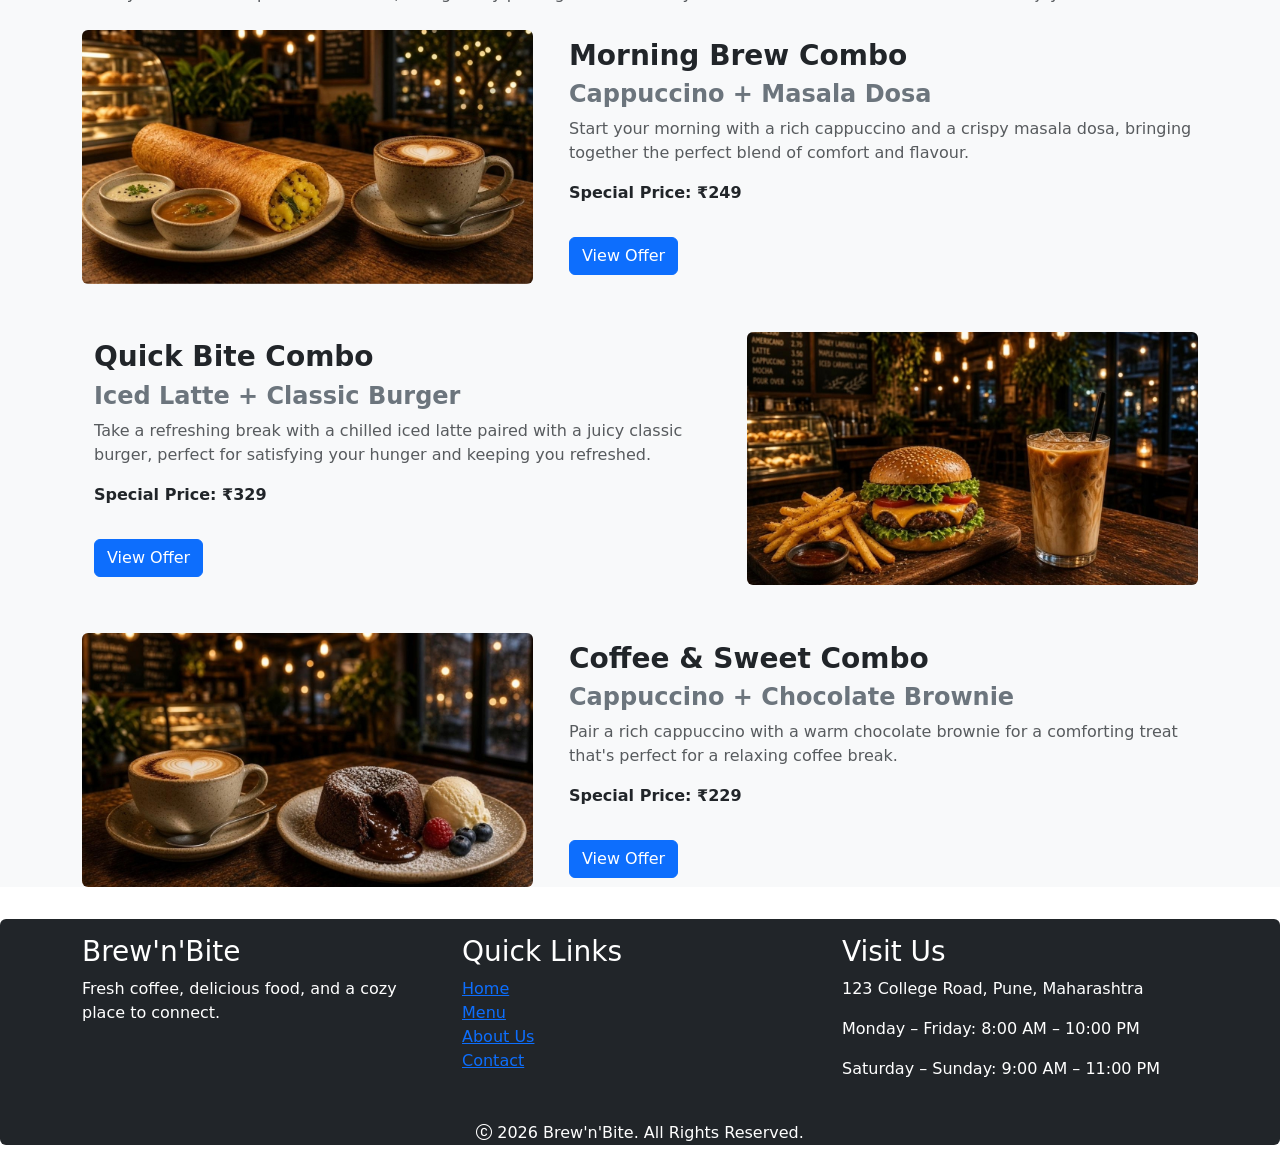
==== commit 95091b0c: "Project Update" ====
--- a/index.html
+++ b/index.html
@@ -13,7 +13,7 @@
 <body>
   <!-- Header Start Here -->
   <header>
-    <nav class="navbar navbar-expand-lg bg-body-tertiary">
+    <nav class="navbar navbar-expand-lg bg-dark"  data-bs-theme="dark">
       <div class="container">
         <a class="navbar-brand" href="index.html">
           <img src="images/cafe.png" alt="Logo" width="30" height="24"
@@ -31,10 +31,10 @@
               <a class="nav-link" href="about.html"><i class="bi bi-info-circle"></i>About Us</a>
             </li>
             <li class="nav-item">
-              <a class="nav-link" href="menu.html"><i class="bi bi-menu-button"></i>Menu</a>
-            </li>
-            <li class="nav-item">
-              <a class="nav-link" href="services.html"><i class="bi bi-gear"></i>Services</a>
+              <a class="nav-link" href="menu.html"><i class="bi bi-cup-hot"></i>Menu</a>
+            </li>
+            <li class="nav-item">
+              <a class="nav-link" href="services.html"><i class="bi bi-stars"></i>Services</a>
             </li>
             <li class="nav-item">
               <a class="nav-link" href="contact.html"><i class="bi bi-telephone"></i>Contact</a>
@@ -109,7 +109,7 @@
     </section>
     <!-- Carousel section ends here -->
     <!--About section starts here -->
-    <section class="mt-4">
+    <section class="mt-4 bg-light">
       <div class="container">
         <div class="row">
           <div class="col-md-6 p-4">
@@ -197,7 +197,7 @@
     <!-- Card and Menu Section Ends Here -->
 
     <!-- Special Offers Start Here -->
-    <section class="mt-4">
+    <section class="mt-4 bg-light">
       <div class="container">
         <h2 class="mb-3 pb-2">Special Offers</h2>
         <p class="text-muted mb-4">Treat yourself to our special cafe offers, thoughtfully put together to make your
@@ -271,7 +271,7 @@
     </section>
     <!-- Special Offers Ends here -->
   </main>
-  <footer class="mt-4">
+  <footer class="mt-4 bg-dark text-white rounded">
     <div class="container">
       <div class="row gy-3">
         <div class="col-12 col-md-4">
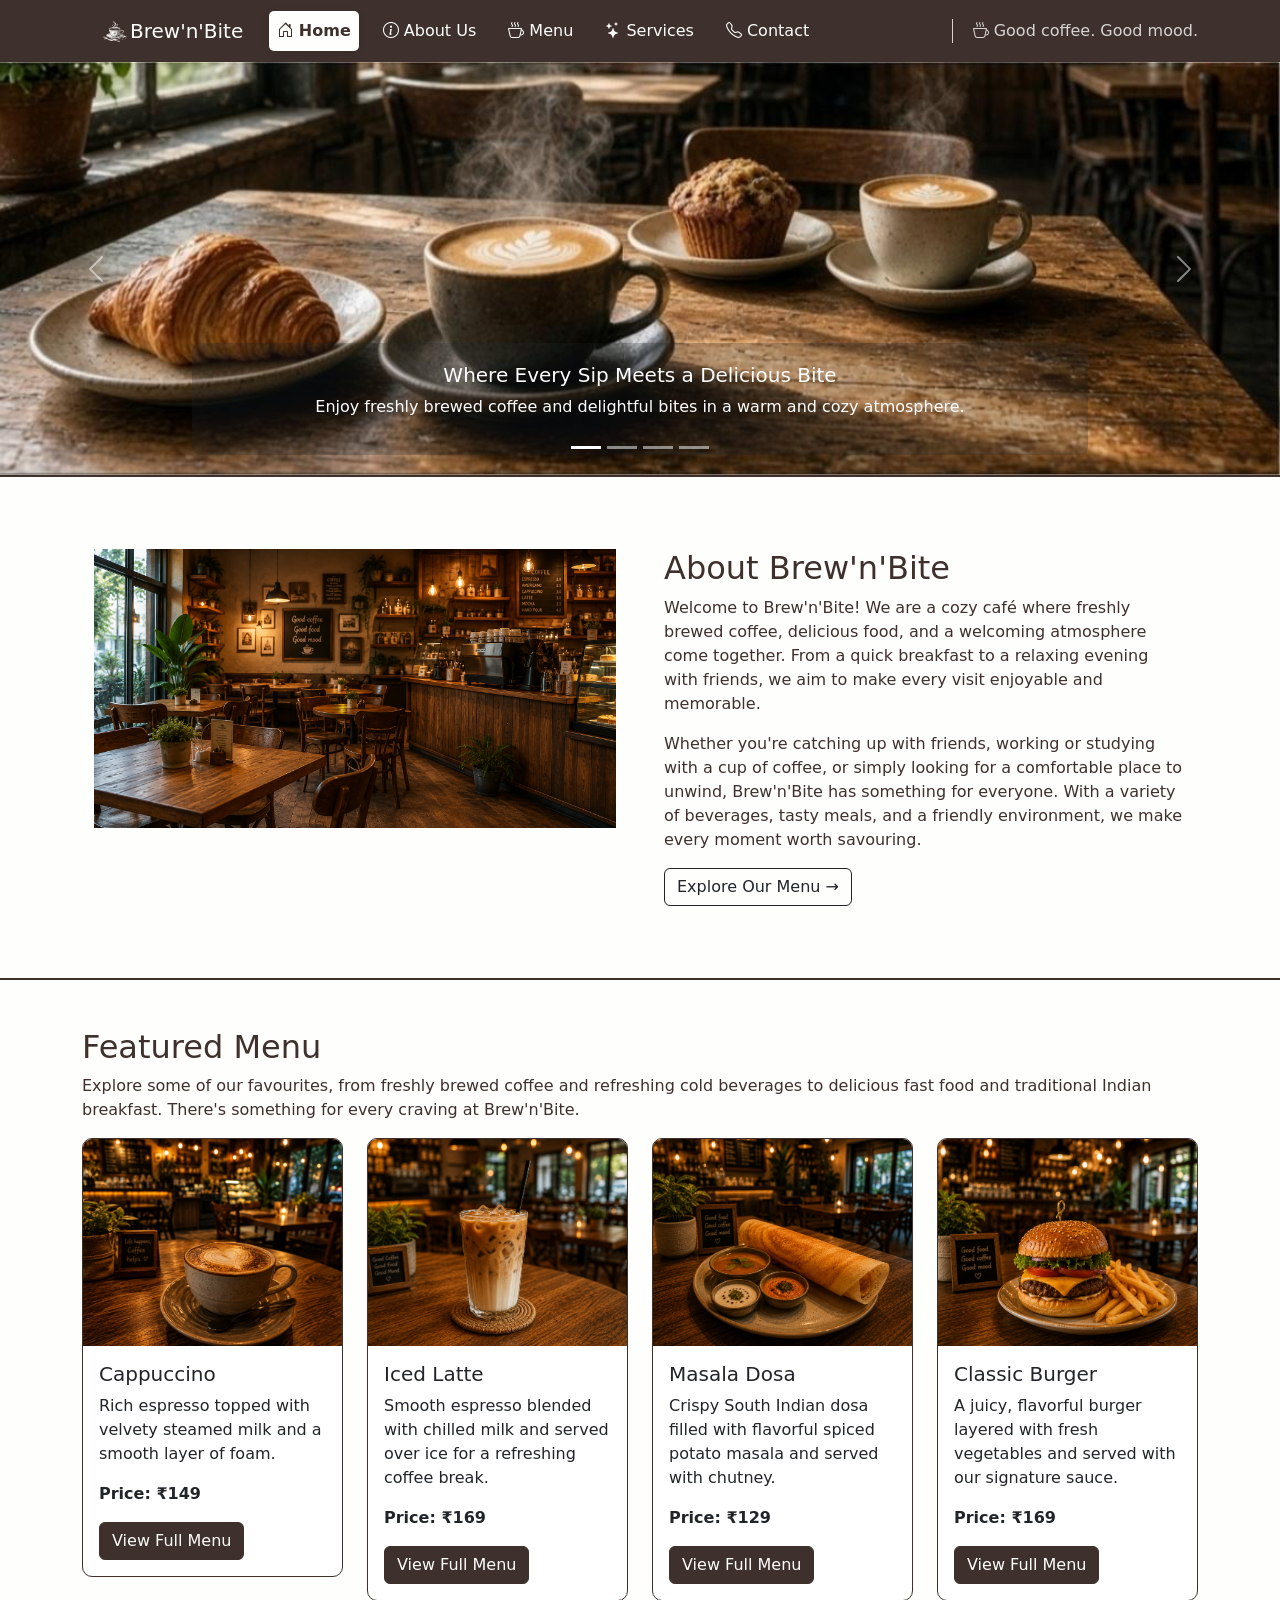
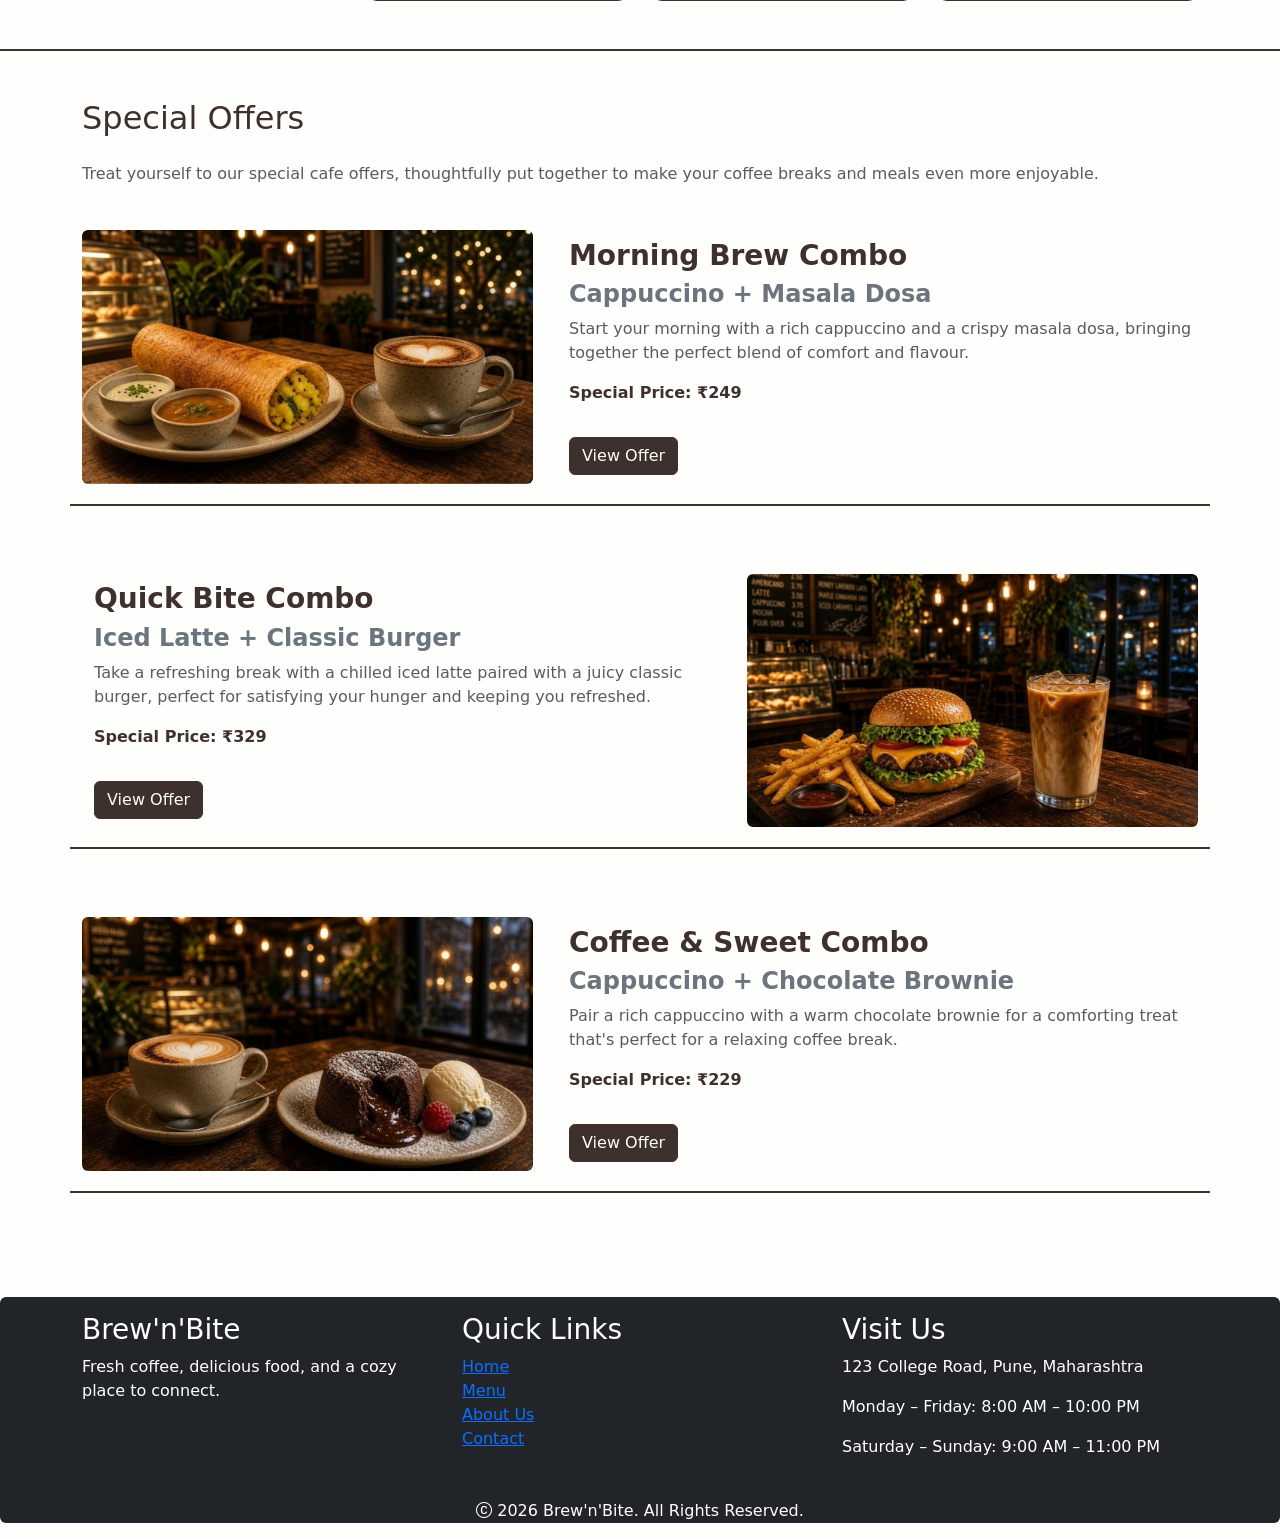
==== commit 4b980016: "Update" ====
--- a/index.html
+++ b/index.html
@@ -8,12 +8,13 @@
   <link href="https://cdn.jsdelivr.net/npm/bootstrap@5.3.8/dist/css/bootstrap.min.css" rel="stylesheet"
     integrity="sha384-sRIl4kxILFvY47J16cr9ZwB07vP4J8+LH7qKQnuqkuIAvNWLzeN8tE5YBujZqJLB" crossorigin="anonymous">
   <link rel="stylesheet" href="https://cdn.jsdelivr.net/npm/bootstrap-icons@1.13.1/font/bootstrap-icons.min.css">
+  <link href="css/style.css" rel="stylesheet" type="text/css">
 </head>
 
 <body>
   <!-- Header Start Here -->
   <header>
-    <nav class="navbar navbar-expand-lg bg-dark"  data-bs-theme="dark">
+    <nav class="navbar navbar-expand-lg bg-dark" data-bs-theme="dark">
       <div class="container">
         <a class="navbar-brand" href="index.html">
           <img src="images/cafe.png" alt="Logo" width="30" height="24"
@@ -25,21 +26,25 @@
         <div class="collapse navbar-collapse" id="navbarSupportedContent">
           <ul class="navbar-nav me-auto mb-2 mb-lg-0">
             <li class="nav-item">
-              <a class="nav-link active" aria-current="page" href="index.html"><i class="bi bi-house-door"></i>Home</a>
-            </li>
-            <li class="nav-item">
-              <a class="nav-link" href="about.html"><i class="bi bi-info-circle"></i>About Us</a>
-            </li>
-            <li class="nav-item">
-              <a class="nav-link" href="menu.html"><i class="bi bi-cup-hot"></i>Menu</a>
-            </li>
-            <li class="nav-item">
-              <a class="nav-link" href="services.html"><i class="bi bi-stars"></i>Services</a>
-            </li>
-            <li class="nav-item">
-              <a class="nav-link" href="contact.html"><i class="bi bi-telephone"></i>Contact</a>
+              <a class="nav-link active" aria-current="page" href="index.html"><i class="bi bi-house-door"></i> Home</a>
+            </li>
+            <li class="nav-item">
+              <a class="nav-link" href="about.html"><i class="bi bi-info-circle"></i> About Us</a>
+            </li>
+            <li class="nav-item">
+              <a class="nav-link" href="menu.html"><i class="bi bi-cup-hot"></i> Menu</a>
+            </li>
+            <li class="nav-item">
+              <a class="nav-link" href="services.html"><i class="bi bi-stars"></i> Services</a>
+            </li>
+            <li class="nav-item">
+              <a class="nav-link" href="contact.html"><i class="bi bi-telephone"></i> Contact</a>
             </li>
           </ul>
+          <div class="navbar-tagline">
+            <i class="bi bi-cup-hot"></i>
+            Good coffee. Good mood.
+          </div>
         </div>
       </div>
     </nav>
@@ -109,7 +114,7 @@
     </section>
     <!-- Carousel section ends here -->
     <!--About section starts here -->
-    <section class="mt-4 bg-light">
+    <section class="py-5 section-divider">
       <div class="container">
         <div class="row">
           <div class="col-md-6 p-4">
@@ -130,28 +135,28 @@
     </section>
     <!--About section ends here -->
     <!-- Featured Menu Section starts here -->
-    <section class="mt-4">
+    <section class="py-5 section-divider">
       <div class="container">
         <h2>Featured Menu</h2>
         <p>Explore some of our favourites, from freshly brewed coffee and refreshing cold beverages to delicious fast
           food and traditional Indian breakfast. There's something for every craving at Brew'n'Bite.</p>
         <div class="row gy-3">
           <div class="col-12 col-md-6 col-lg-3">
-            <div class="card"> <!-- bg-dark text-white -->
+            <div class="card featured-menu"> <!-- bg-dark text-white -->
               <img src="images/Cappuccino.png" class="card-img-top"
                 alt="A hot cappuccino served on a wooden table in a cozy cafe">
               <div class="card-body">
                 <h5 class="card-title">Cappuccino</h5>
                 <p class="card-text">Rich espresso topped with velvety steamed milk and a smooth layer of foam.</p>
                 <p class="card-text"><strong>Price: ₹149</strong></p>
-                <a class="btn btn-primary" href="menu.html">View Full Menu</a>
+                <a class="btn btn-cafe" href="menu.html">View Full Menu</a>
 
               </div>
             </div>
           </div>
 
           <div class="col-12 col-md-6 col-lg-3">
-            <div class="card">
+            <div class="card featured-menu">
               <img src="/images/Iced Latte.png" class="card-img-top"
                 alt="A chilled iced latte served in a glass at a cozy cafe">
               <div class="card-body">
@@ -159,13 +164,13 @@
                 <p class="card-text">Smooth espresso blended with chilled milk and served over ice for a refreshing
                   coffee break.</p>
                 <p class="card-text"><strong>Price: ₹169</strong></p>
-                <a class="btn btn-primary" href="menu.html">View Full Menu</a>
+                <a class="btn btn-cafe" href="menu.html">View Full Menu</a>
               </div>
             </div>
           </div>
 
           <div class="col-12 col-md-6 col-lg-3">
-            <div class="card">
+            <div class="card featured-menu">
               <img src="/images/Masala Dosa.png" class="card-img-top"
                 alt="A crispy masala dosa served with potato filling and chutney">
               <div class="card-body">
@@ -173,13 +178,13 @@
                 <p class="card-text">Crispy South Indian dosa filled with flavorful spiced potato masala and served with
                   chutney.</p>
                 <p class="card-text"><strong>Price: ₹129</strong></p>
-                <a class="btn btn-primary" href="menu.html">View Full Menu</a>
+                <a class="btn btn-cafe" href="menu.html">View Full Menu</a>
               </div>
             </div>
           </div>
 
           <div class="col-12 col-md-6 col-lg-3">
-            <div class="card">
+            <div class="card featured-menu">
               <img src="/images/Classic Burger.png" class="card-img-top"
                 alt="A classic burger with fresh vegetables and flavorful sauce">
               <div class="card-body">
@@ -187,7 +192,7 @@
                 <p class="card-text">A juicy, flavorful burger layered with fresh vegetables and served with our
                   signature sauce.</p>
                 <p class="card-text"><strong>Price: ₹169</strong></p>
-                <a class="btn btn-primary" href="menu.html">View Full Menu</a>
+                <a class="btn btn-cafe" href="menu.html">View Full Menu</a>
               </div>
             </div>
           </div>
@@ -197,13 +202,13 @@
     <!-- Card and Menu Section Ends Here -->
 
     <!-- Special Offers Start Here -->
-    <section class="mt-4 bg-light">
+    <section class="py-5 section-divider">
       <div class="container">
         <h2 class="mb-3 pb-2">Special Offers</h2>
         <p class="text-muted mb-4">Treat yourself to our special cafe offers, thoughtfully put together to make your
           coffee breaks and meals
           even more enjoyable.</p>
-        <div class="row align-items-center mb-5">
+        <div class="row align-items-center mb-5 offer-row">
           <div class="col-12 col-md-5 mb-4 mb-md-0">
             <img src="images/MasalaDosa+Cappuccino 1.jpg"
               alt="Cappuccino and masala dosa served together as a breakfast combo" class="img-fluid rounded" />
@@ -221,11 +226,11 @@
 
             <div>
               <p class="fw-bold">Special Price: ₹249</p>
-              <a href="menu.html" class="btn btn-primary mt-3">View Offer</a>
-            </div>
-          </div>
-        </div>
-        <div class="row align-items-center mb-5">
+              <a href="menu.html" class="btn btn-cafe mt-3">View Offer</a>
+            </div>
+          </div>
+        </div>
+        <div class="row align-items-center mb-5 offer-row">
           <div class="col-12 col-md-7 ps-md-4">
             <h3 class="fw-bold">Quick Bite Combo</h3>
 
@@ -238,7 +243,7 @@
 
             <div>
               <p class="fw-bold">Special Price: ₹329</p>
-              <a href="menu.html" class="btn btn-primary mt-3">View Offer</a>
+              <a href="menu.html" class="btn btn-cafe mt-3">View Offer</a>
             </div>
           </div>
           <div class="col-12 col-md-5 mb-4 mb-md-0">
@@ -246,7 +251,7 @@
               class="img-fluid rounded" />
           </div>
         </div>
-        <div class="row align-items-center mb-5">
+        <div class="row align-items-center mb-5 offer-row">
           <div class="col-12 col-md-5 mb-4 mb-md-0">
             <img src="images/Cappuccino+Brownie 1.jpg"
               alt="Cappuccino and chocolate brownie served together as a dessert combo" class="img-fluid rounded" />
@@ -263,7 +268,7 @@
 
             <div>
               <p class="fw-bold">Special Price: ₹229</p>
-              <a href="menu.html" class="btn btn-primary mt-3">View Offer</a>
+              <a href="menu.html" class="btn btn-cafe mt-3">View Offer</a>
             </div>
           </div>
         </div>
--- a/css/style.css
+++ b/css/style.css
@@ -0,0 +1,122 @@
+:root {
+    --coffee-brown: #3E302C;
+    --cream: #FEFEFD;
+}
+
+body {
+    background-color: var(--cream);
+    color: var(--coffee-brown);
+}
+.navbar{
+    background-color: var(--coffee-brown) !important;
+    padding: 3px 3px;
+}
+/* .navbar .nav-link : means elements with nav-link inside an element with navbar.
+.navbar .navbar-brand*/
+.navbar .nav-link,
+.navbar .navbar-brand{
+    color: #FEFEFD;
+    transition: all 0.3s ease;
+    border-radius: 5px;
+    padding: 8px 10px;
+    margin: 5px 8px;
+}
+.navbar .nav-link:hover{
+    color: #3E302C;
+    background-color: #FEFEFD;
+}
+.navbar .nav-link {
+    /* How the link normally behaves */
+    color: var(--cream);
+    transition: 0.3s ease;
+    /* border-right: 1px solid var(--cream);
+    padding-left: 5px; */
+}
+
+.navbar .nav-link:hover {
+    /* What changes when mouse enters */
+    color: var(--coffee-brown);
+    background-color: var(--cream);
+}
+/* Icon Hover 1 */
+.navbar .nav-link i{
+    display: inline-block;
+    transition: 0.3s ease;
+}
+/* Icon Hover 2 */
+.navbar .nav-link:hover i {
+    transform: scale(1.3);
+}
+.navbar .nav-link.active    {
+    color: var(--coffee-brown);
+    background-color: var(--cream);
+    font-weight: 600;
+    box-shadow: 0px 2px 8px rgba(0,0,0,0.08);
+}   
+.navbar-tagline {
+    color: var(--cream);
+    font-size: 1rem;
+    padding-left: 20px;
+    border-left: 1px solid var(--cream);
+    opacity: 0.8;
+}
+.section-divider{
+    border-top: 2px solid var(--coffee-brown);
+}
+.featured-menu{
+    border: 1px solid var(--coffee-brown);
+    border-radius: 10px;
+    overflow: hidden;
+    transition: transform 0.3s ease, box-shadow 0.3s ease;
+}
+.featured-menu:hover{
+    transform: translateY(-6px);
+    box-shadow: 0px 8px 18px rgba(62,48,44,0.2);
+}
+.featured-menu .card-img-top{
+    transition: transform 0.4s ease;
+}
+.featured-menu:hover .card-img-top{
+    transform: scale(1.05);
+}
+
+/* CREATING OUR OWN BTN COLOR IN BOOTSTRAP WITH HOVER */
+.btn-cafe{
+    position: relative;
+    overflow: hidden;
+    background-color: var(--coffee-brown);
+    color: #FEFEFD;
+    border: 1px solid var(--coffee-brown);
+    border-radius: 6px;
+    transition: all 0.3s ease;
+}
+.btn-cafe::before{
+    content: "";
+    position: absolute;
+    top: 0;
+    left: -100%;
+    width: 100%;
+    height: 100%;
+    border: 1px solid var(--coffee-brown);
+    background: linear-gradient(90deg, var(--coffee-brown), var(--cream));
+    transition: left 0.4s ease;
+    z-index: -1;
+}
+.btn-cafe:hover::before{
+    left: 0;
+}
+/* .btn-cafe:hover{
+    background: linear-gradient(90deg, var(--coffee-brown), var(--cream));
+    color: #3E302C;
+    border: 1px solid var(--coffee-brown);
+    transform: translateY(-2px);
+} */
+
+
+.offer-row{
+    padding: 20px 0;
+    border-bottom: 2px solid var(--coffee-brown);
+}
+.offer-row:last-child{
+    margin-bottom: none;
+}
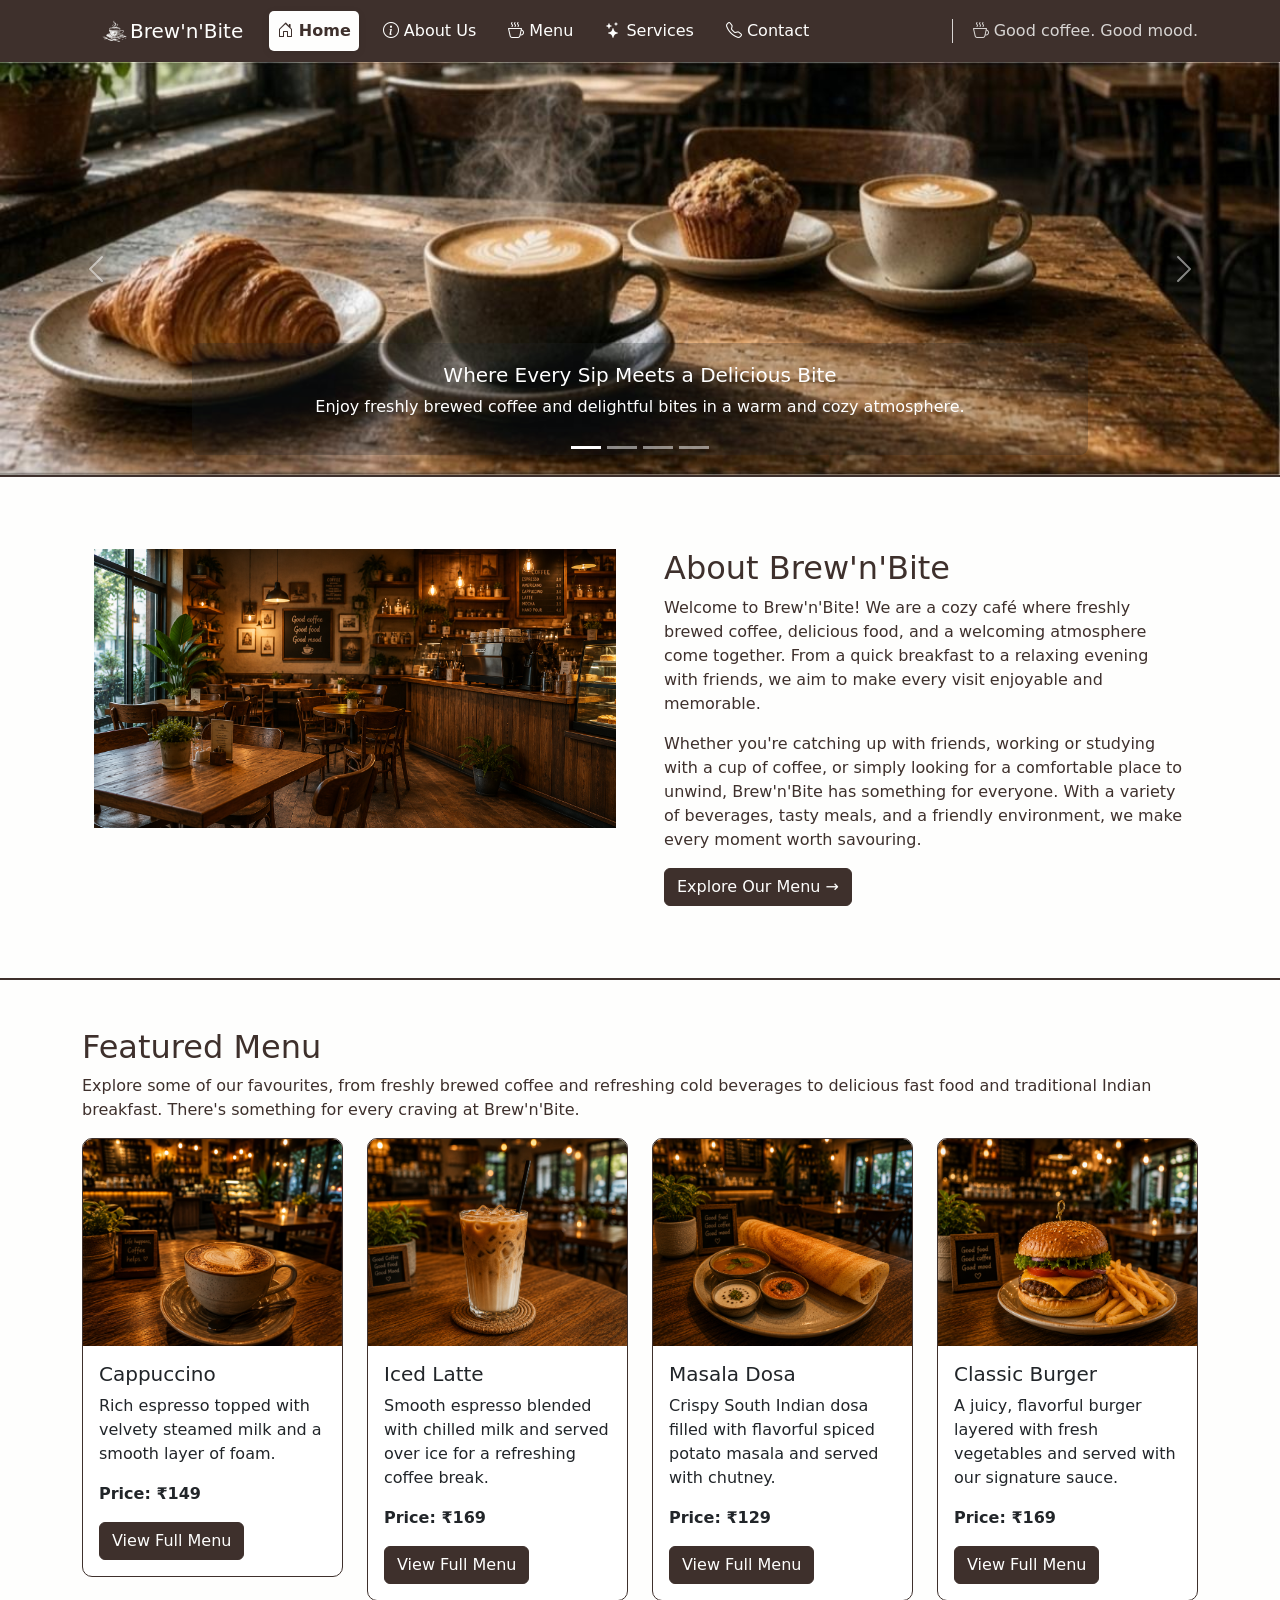
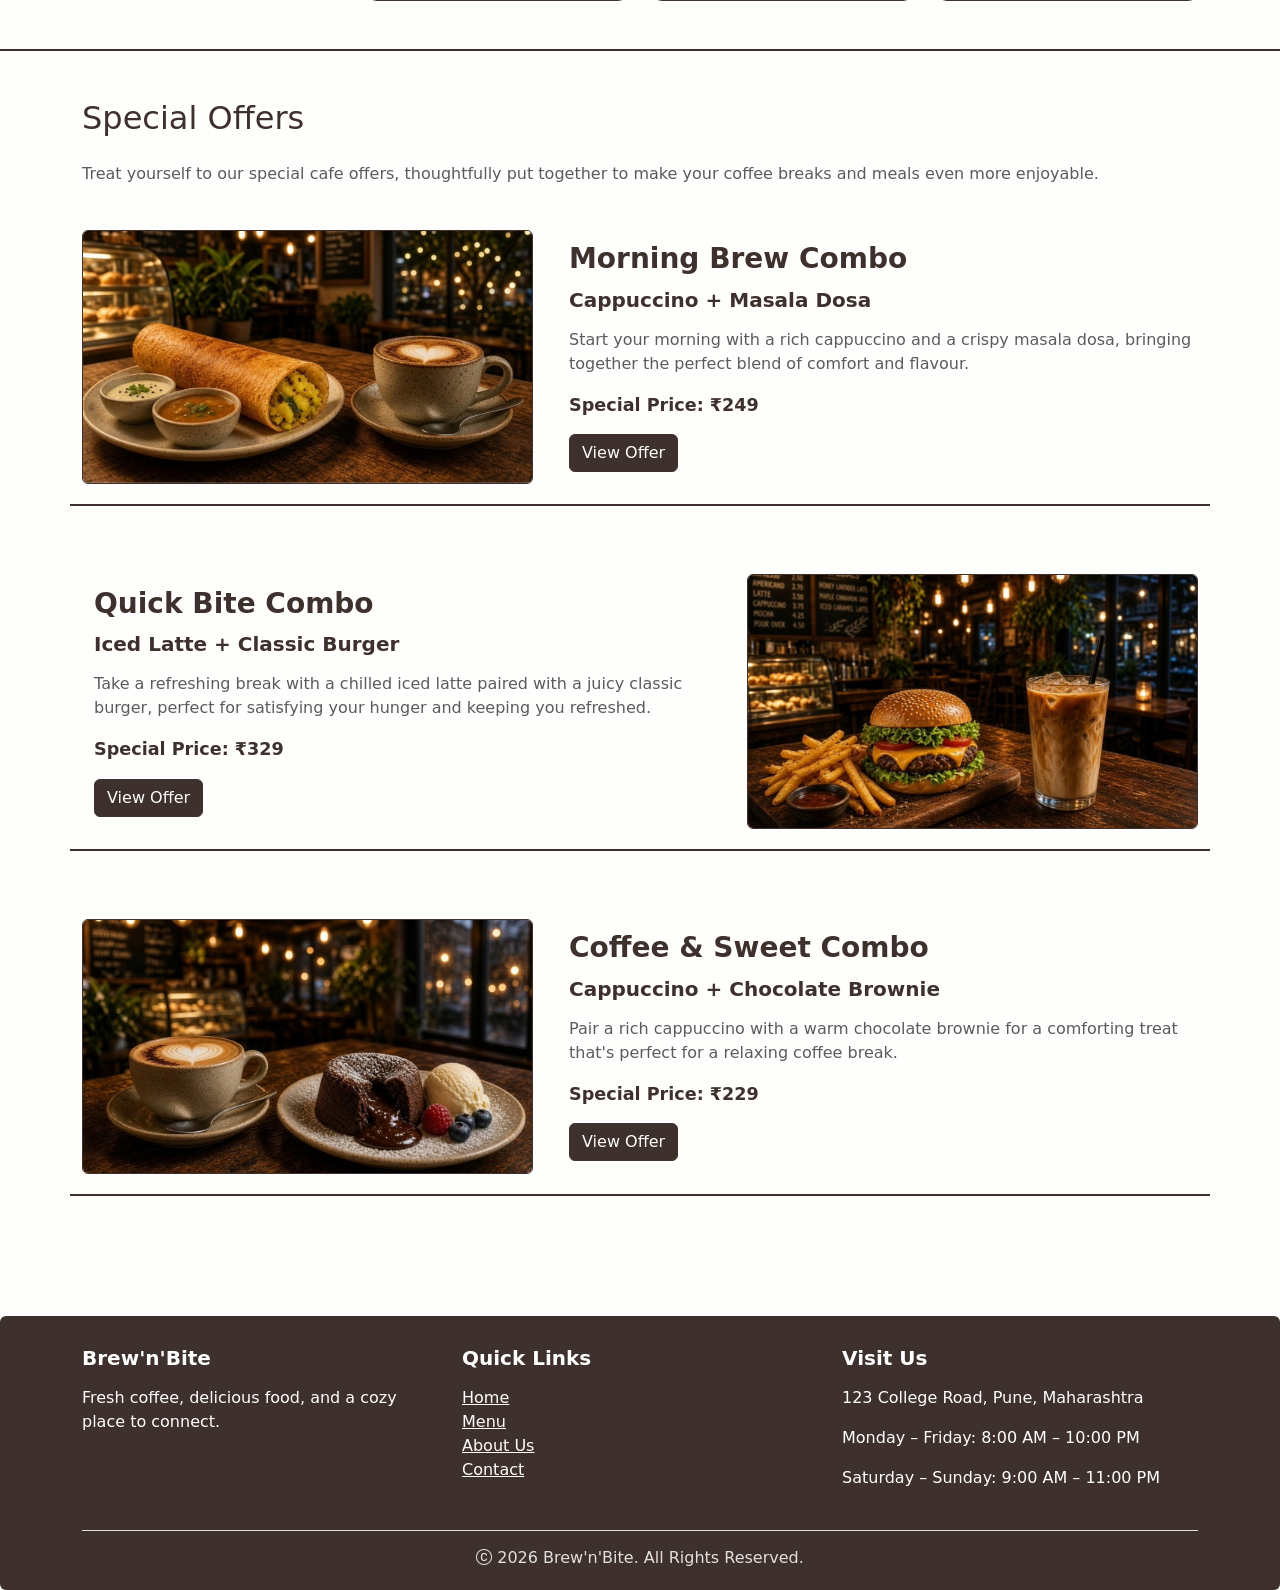
==== commit 0c050538: "Project Update" ====
--- a/index.html
+++ b/index.html
@@ -128,7 +128,7 @@
             <p>Whether you're catching up with friends, working or studying with a cup of coffee, or simply looking for
               a comfortable place to unwind, Brew'n'Bite has something for everyone. With a variety of beverages, tasty
               meals, and a friendly environment, we make every moment worth savouring.</p>
-            <a href="menu.html" class="btn btn-outline-dark">Explore Our Menu →</a>
+            <a href="menu.html" class="btn btn-cafe">Explore Our Menu →</a>
           </div>
         </div>
       </div>
@@ -211,13 +211,13 @@
         <div class="row align-items-center mb-5 offer-row">
           <div class="col-12 col-md-5 mb-4 mb-md-0">
             <img src="images/MasalaDosa+Cappuccino 1.jpg"
-              alt="Cappuccino and masala dosa served together as a breakfast combo" class="img-fluid rounded" />
+              alt="Cappuccino and masala dosa served together as a breakfast combo" class="img-fluid rounded offer-image" />
           </div>
           <div class="col-12 col-md-7 ps-md-4">
-            <h3 class="fw-bold">Morning Brew Combo</h3>
+            <h3 class="fw-bold offer-title">Morning Brew Combo</h3>
 
             <!-- <strong class="pb-3"><em>Cappuccino + Masala Dosa</em></strong> -->
-            <h4 class="text-secondary fw-semibold">Cappuccino + Masala Dosa</h4>
+            <h4 class="fw-semibold offer-combo">Cappuccino + Masala Dosa</h4>
 
             <p class="text-muted">
               Start your morning with a rich cappuccino and a crispy masala dosa, bringing together the perfect blend of
@@ -225,16 +225,16 @@
             </p>
 
             <div>
-              <p class="fw-bold">Special Price: ₹249</p>
+              <p class="fw-bold offer-price">Special Price: ₹249</p>
               <a href="menu.html" class="btn btn-cafe mt-3">View Offer</a>
             </div>
           </div>
         </div>
         <div class="row align-items-center mb-5 offer-row">
           <div class="col-12 col-md-7 ps-md-4">
-            <h3 class="fw-bold">Quick Bite Combo</h3>
-
-            <h4 class="text-secondary fw-semibold">Iced Latte + Classic Burger</h4>
+            <h3 class="fw-bold offer-title">Quick Bite Combo</h3>
+
+            <h4 class="fw-semibold offer-combo">Iced Latte + Classic Burger</h4>
 
             <p class="text-muted">
               Take a refreshing break with a chilled iced latte paired with a juicy classic burger, perfect for
@@ -242,24 +242,24 @@
             </p>
 
             <div>
-              <p class="fw-bold">Special Price: ₹329</p>
+              <p class="fw-bold offer-price">Special Price: ₹329</p>
               <a href="menu.html" class="btn btn-cafe mt-3">View Offer</a>
             </div>
           </div>
           <div class="col-12 col-md-5 mb-4 mb-md-0">
             <img src="images/Burger+Latte 1.jpg" alt="Iced latte and classic burger served together as a combo"
-              class="img-fluid rounded" />
+              class="img-fluid rounded offer-image" />
           </div>
         </div>
         <div class="row align-items-center mb-5 offer-row">
           <div class="col-12 col-md-5 mb-4 mb-md-0">
             <img src="images/Cappuccino+Brownie 1.jpg"
-              alt="Cappuccino and chocolate brownie served together as a dessert combo" class="img-fluid rounded" />
+              alt="Cappuccino and chocolate brownie served together as a dessert combo" class="img-fluid rounded offer-image" />
           </div>
           <div class="col-12 col-md-7 ps-md-4">
-            <h3 class="fw-bold">Coffee & Sweet Combo</h3>
-
-            <h4 class="text-secondary fw-semibold">Cappuccino + Chocolate Brownie</h4>
+            <h3 class="fw-bold offer-title">Coffee & Sweet Combo</h3>
+
+            <h4 class="fw-semibold offer-combo">Cappuccino + Chocolate Brownie</h4>
 
             <p class="text-muted">
               Pair a rich cappuccino with a warm chocolate brownie for a comforting treat that's perfect for a relaxing
@@ -267,7 +267,7 @@
             </p>
 
             <div>
-              <p class="fw-bold">Special Price: ₹229</p>
+              <p class="fw-bold offer-price">Special Price: ₹229</p>
               <a href="menu.html" class="btn btn-cafe mt-3">View Offer</a>
             </div>
           </div>
@@ -276,28 +276,28 @@
     </section>
     <!-- Special Offers Ends here -->
   </main>
-  <footer class="mt-4 bg-dark text-white rounded">
+  <footer class="mt-4 text-white rounded site-footer">
     <div class="container">
       <div class="row gy-3">
         <div class="col-12 col-md-4">
-          <h3>Brew'n'Bite</h3>
+          <h3 class="footer-title">Brew'n'Bite</h3>
           <p>Fresh coffee, delicious food, and a cozy place to connect.</p>
         </div>
         <div class="col-12 col-md-4">
-          <h3>Quick Links</h3>
-          <a href="index.html" class="d-block">Home</a>
-          <a href="menu.html" class="d-block">Menu</a>
-          <a href="about.html" class="d-block">About Us</a>
-          <a href="contact.html" class="d-block">Contact</a>
+          <h3 class="footer-title">Quick Links</h3>
+          <a href="index.html" class="d-block footer-link"> <u>Home</u></a>
+          <a href="menu.html" class="d-block footer-link"><u>Menu</u></a>
+          <a href="about.html" class="d-block footer-link"><u>About Us</u></a>
+          <a href="contact.html" class="d-block footer-link"><u>Contact</u></a>
         </div>
         <div class="col-12 col-md-4">
-          <h3>Visit Us</h3>
+          <h3 class="footer-title">Visit Us</h3>
           <p>123 College Road, Pune, Maharashtra</p>
           <p>Monday – Friday: 8:00 AM – 10:00 PM</p>
           <p>Saturday – Sunday: 9:00 AM – 11:00 PM</p>
         </div>
       </div>
-      <p class="text-center mt-4">
+      <p class="text-center mt-4 footer-bottom">
         <i class="bi bi-c-circle"></i> 2026 Brew'n'Bite. All Rights Reserved.
       </p>
     </div>
--- a/css/style.css
+++ b/css/style.css
@@ -119,4 +119,55 @@
 }
 .offer-row:last-child{
     margin-bottom: none;
+}
+.offer-image{
+    width: 100%;
+    border: 1px solid var(--coffee-brown);
+    transition: transform 0.4s ease;
+}
+.offer-image:hover {
+    transform: scale(1.03);
+}
+.offer-price{
+    color: #3E302C;
+    font-size: 1.1rem;
+    margin-bottom: 0;
+}
+.offer-title{
+    color: #3E302C;
+    margin-bottom: 0.75rem;
+}
+.offer-combo{
+    color: #3E302C;
+    font-size: 1.25rem;
+    margin-bottom: 1rem;
+}
+.site-footer{
+    background-color: var(--coffee-brown);
+    color: var(--cream);
+    padding: 30px 0px 20px;
+}
+.footer-link{
+    color: var(--cream);
+    text-decoration: none;
+    width: fit-content;
+    display: inline-block;
+    transition: all 0.3s ease;
+}
+.footer-link:hover{
+    background-color: var(--cream);
+    color: var(--coffee-brown);
+    padding: 0px 8px;
+    border-radius: 4px;
+}
+.footer-title{
+    font-size: 1.25rem;
+    font-weight: 600;
+    margin-bottom: 1rem;
+}
+.footer-bottom {
+    border-top: 1px solid var(--cream);
+    padding-top: 15px;
+    margin-bottom: 0;
+    opacity: 0.85;
 }
